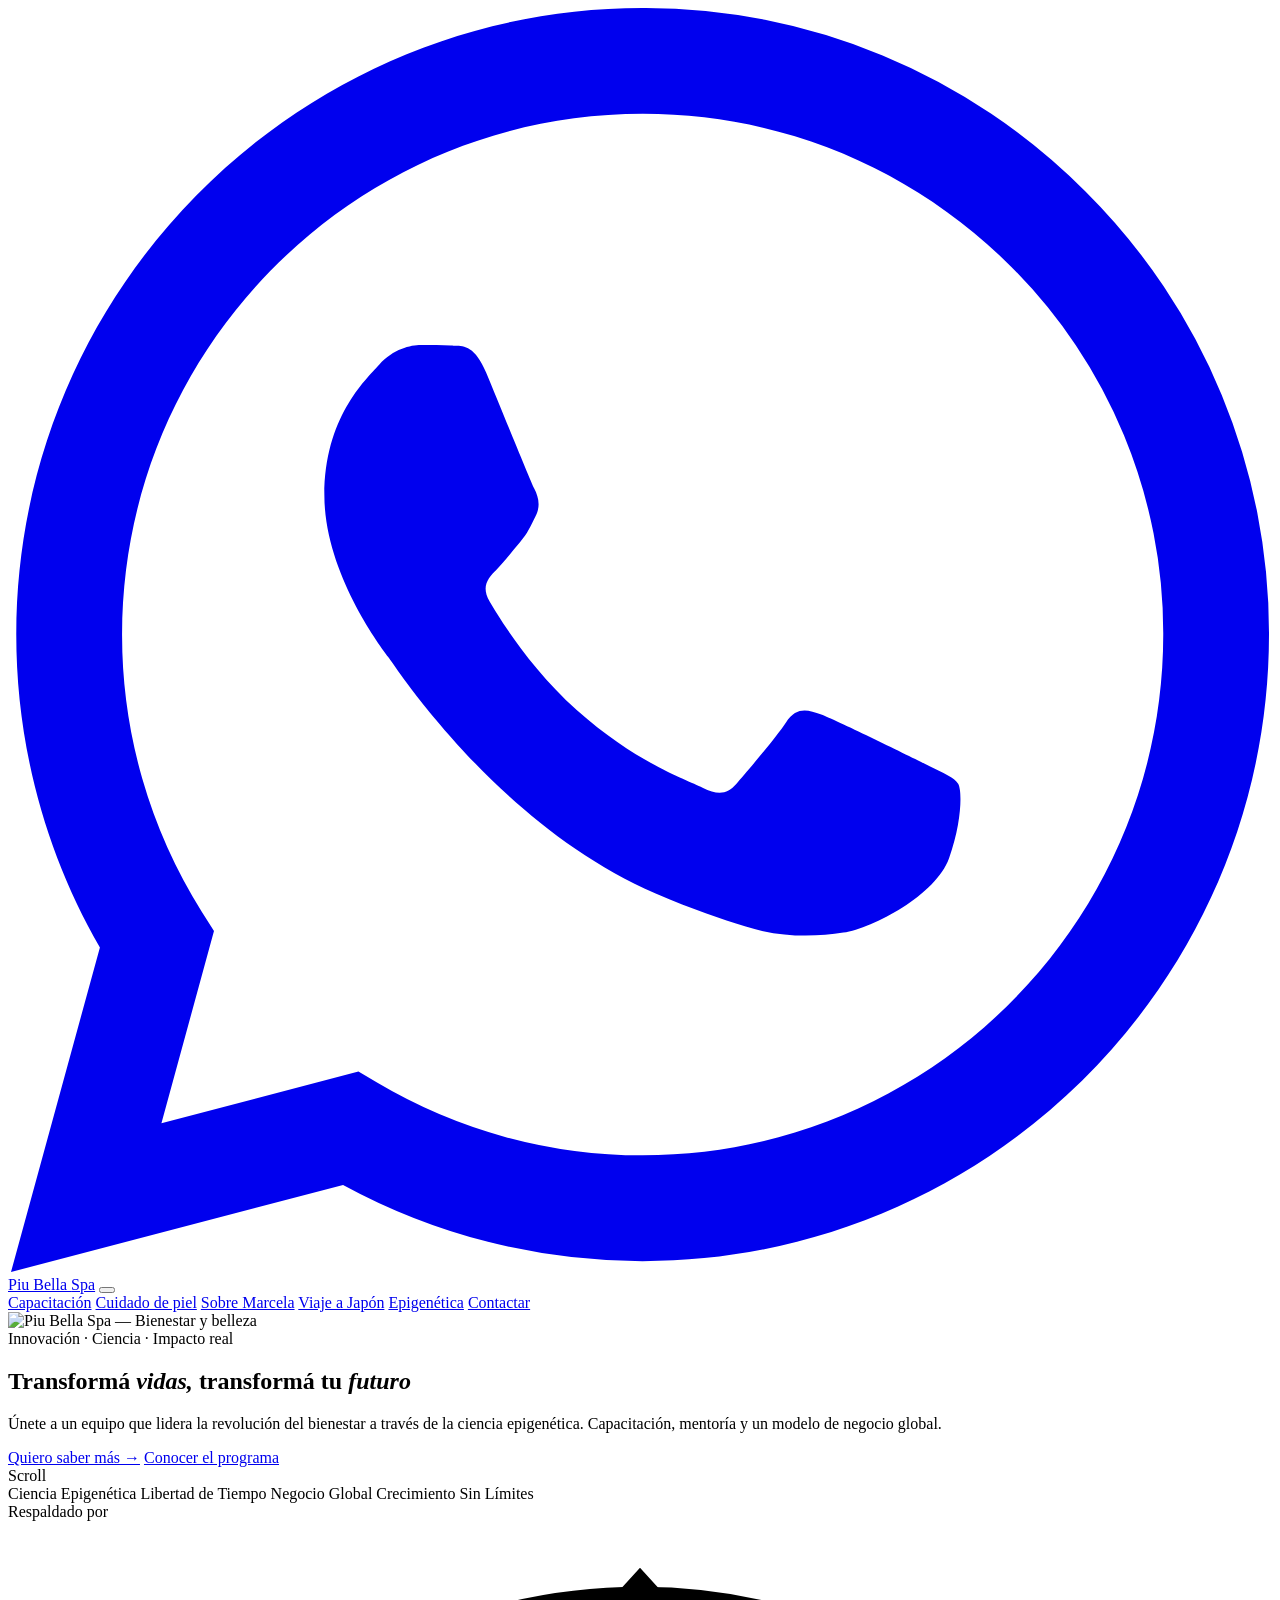
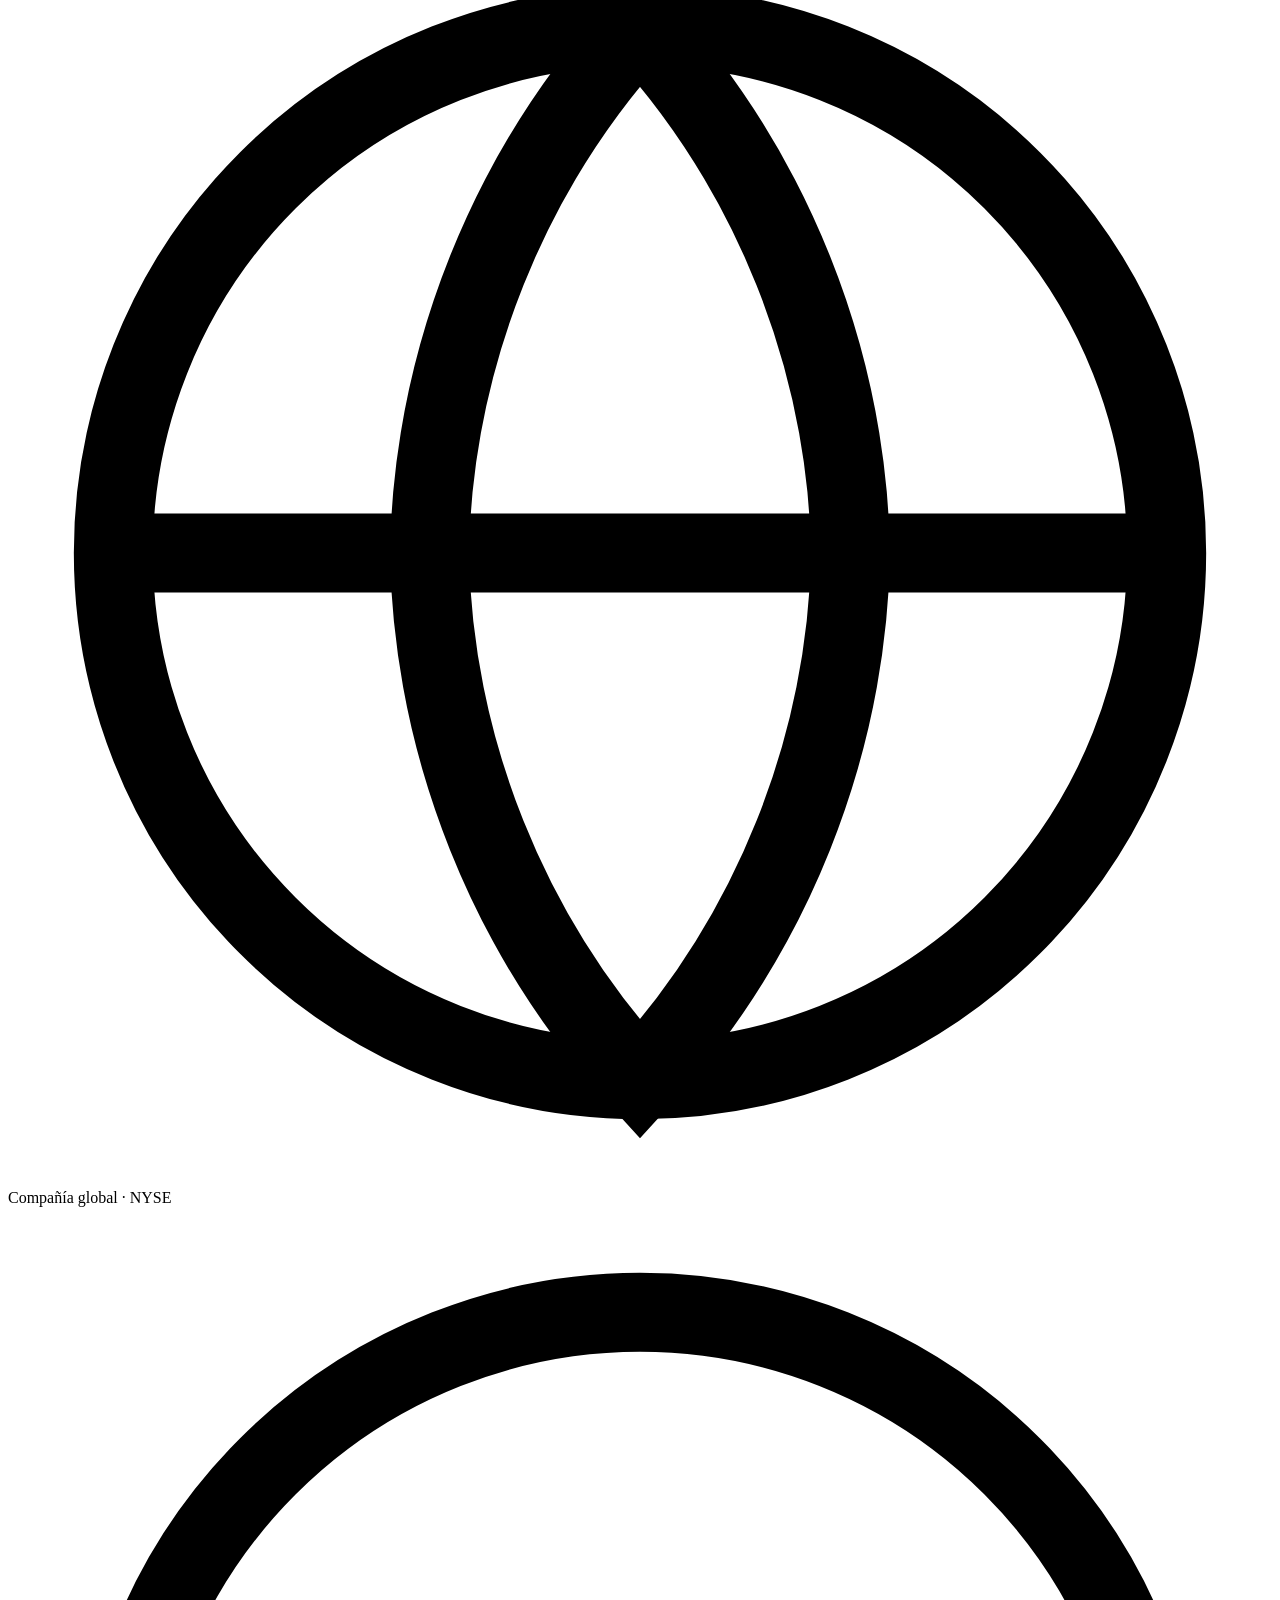
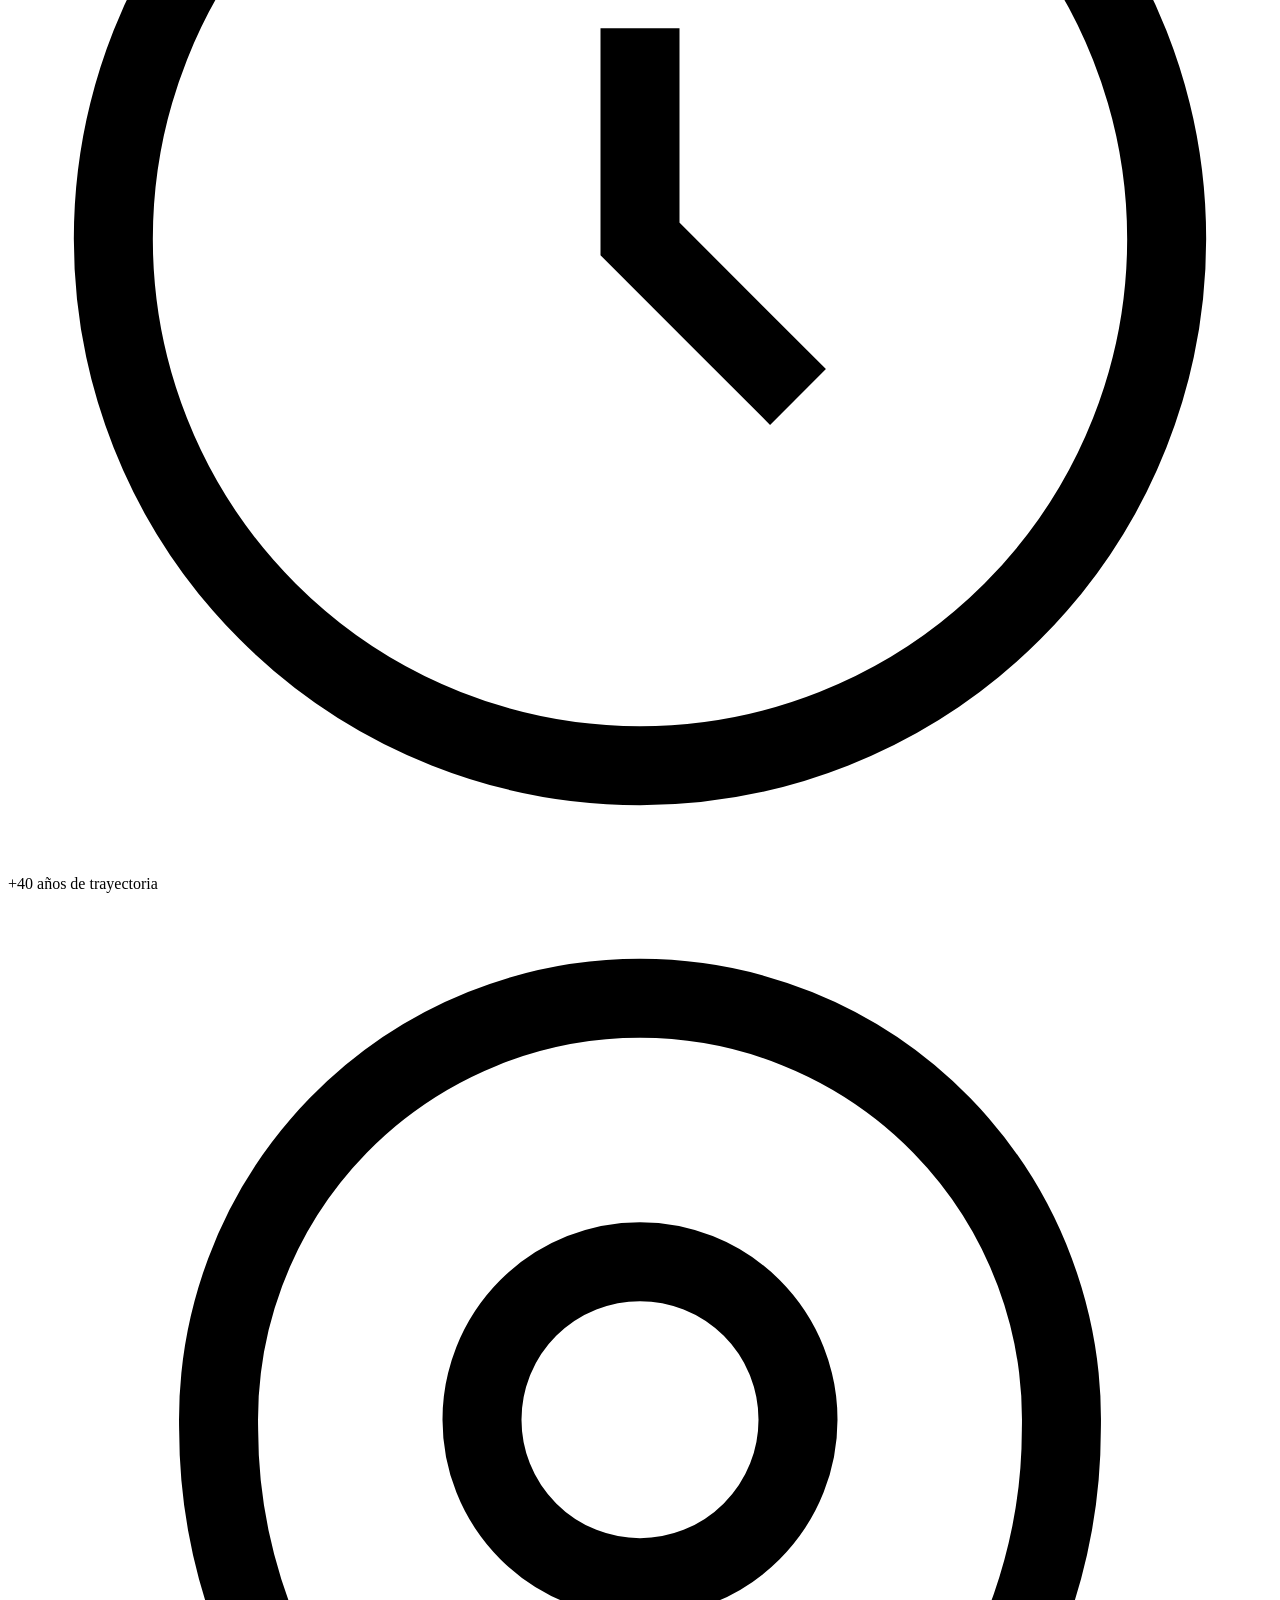
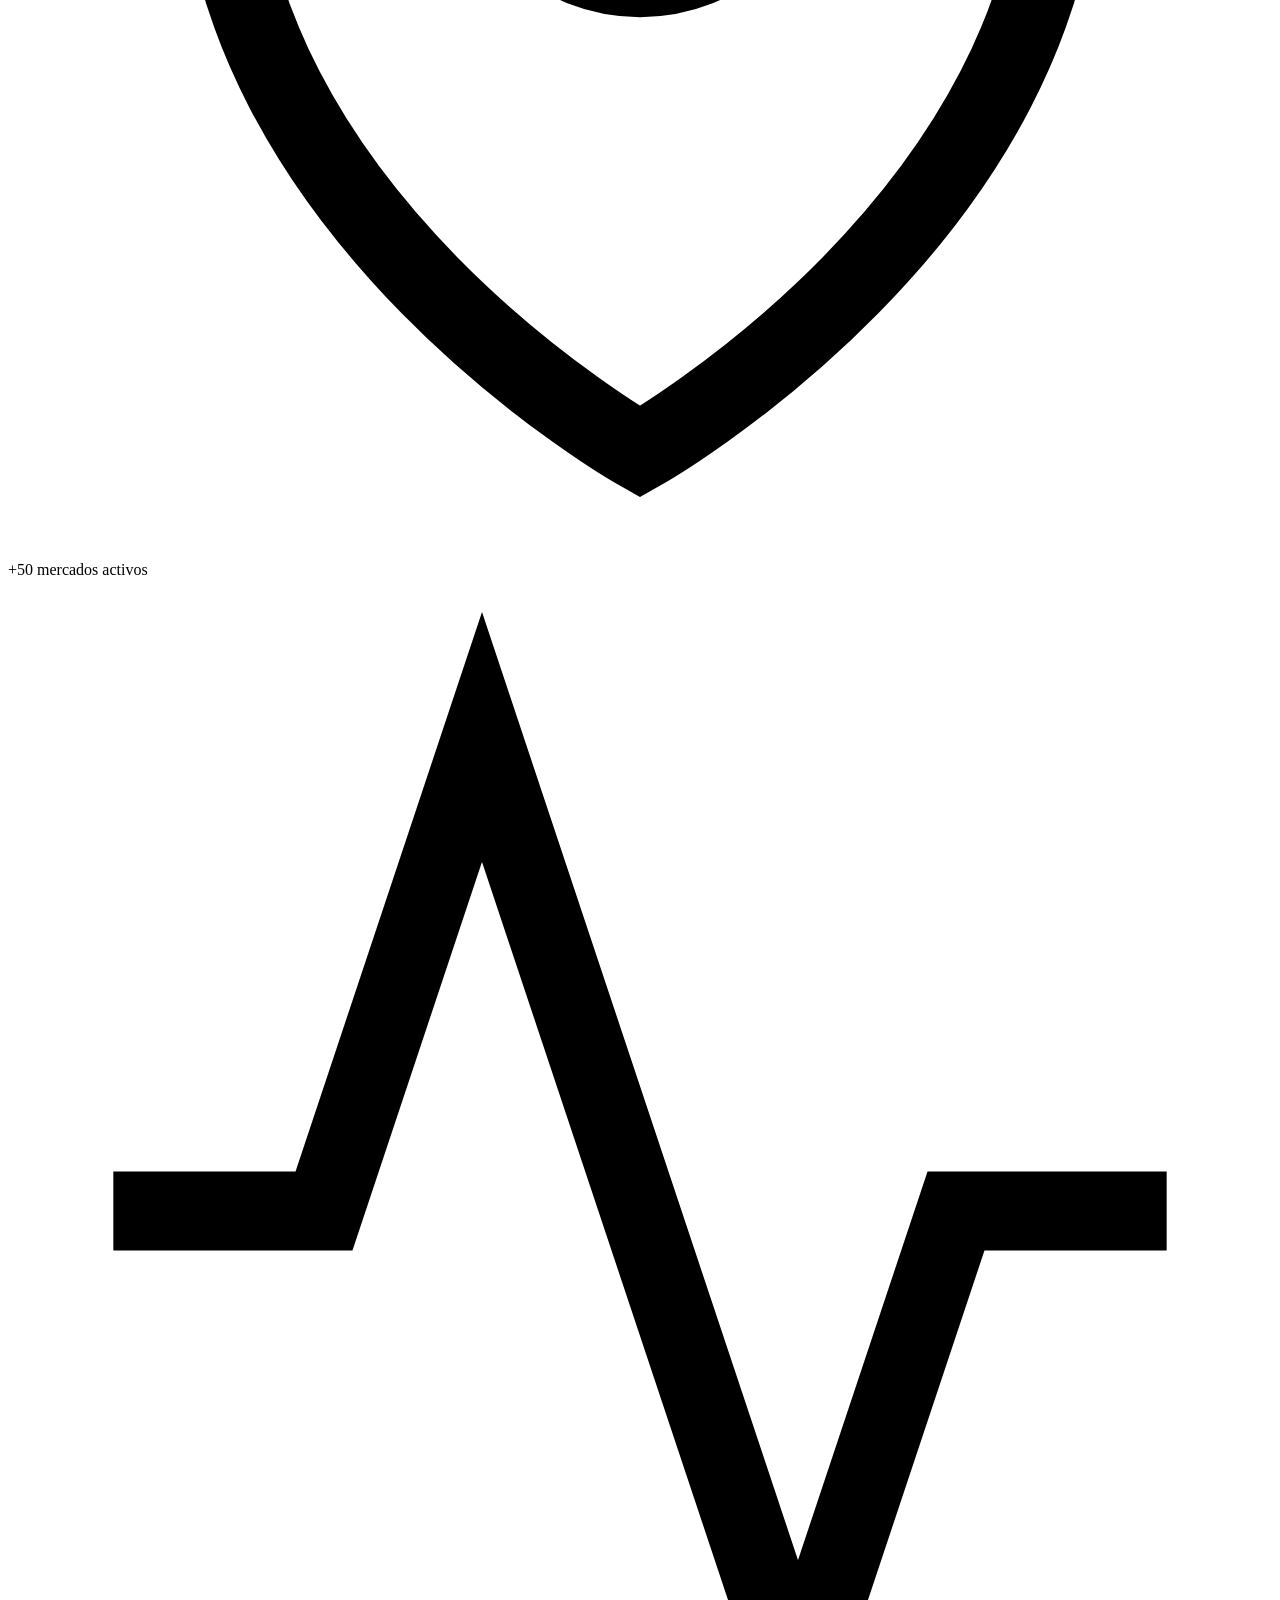
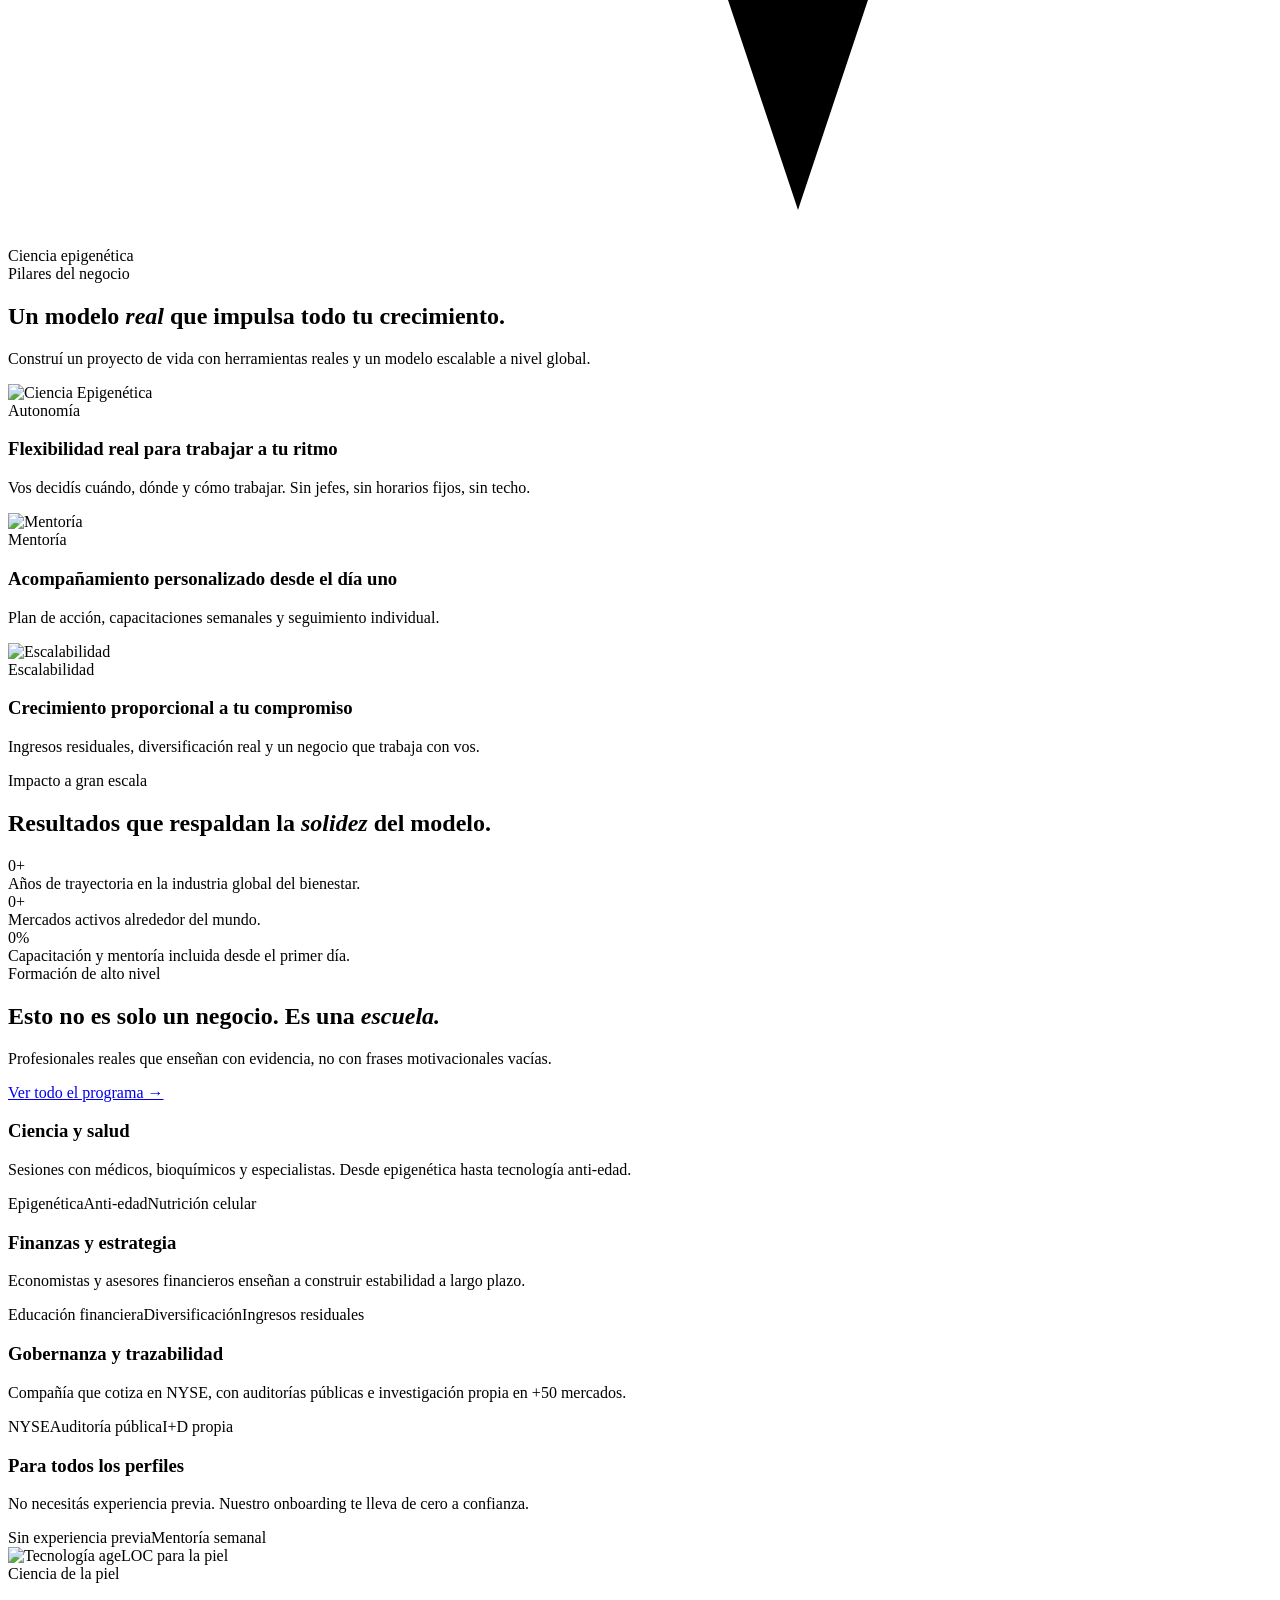
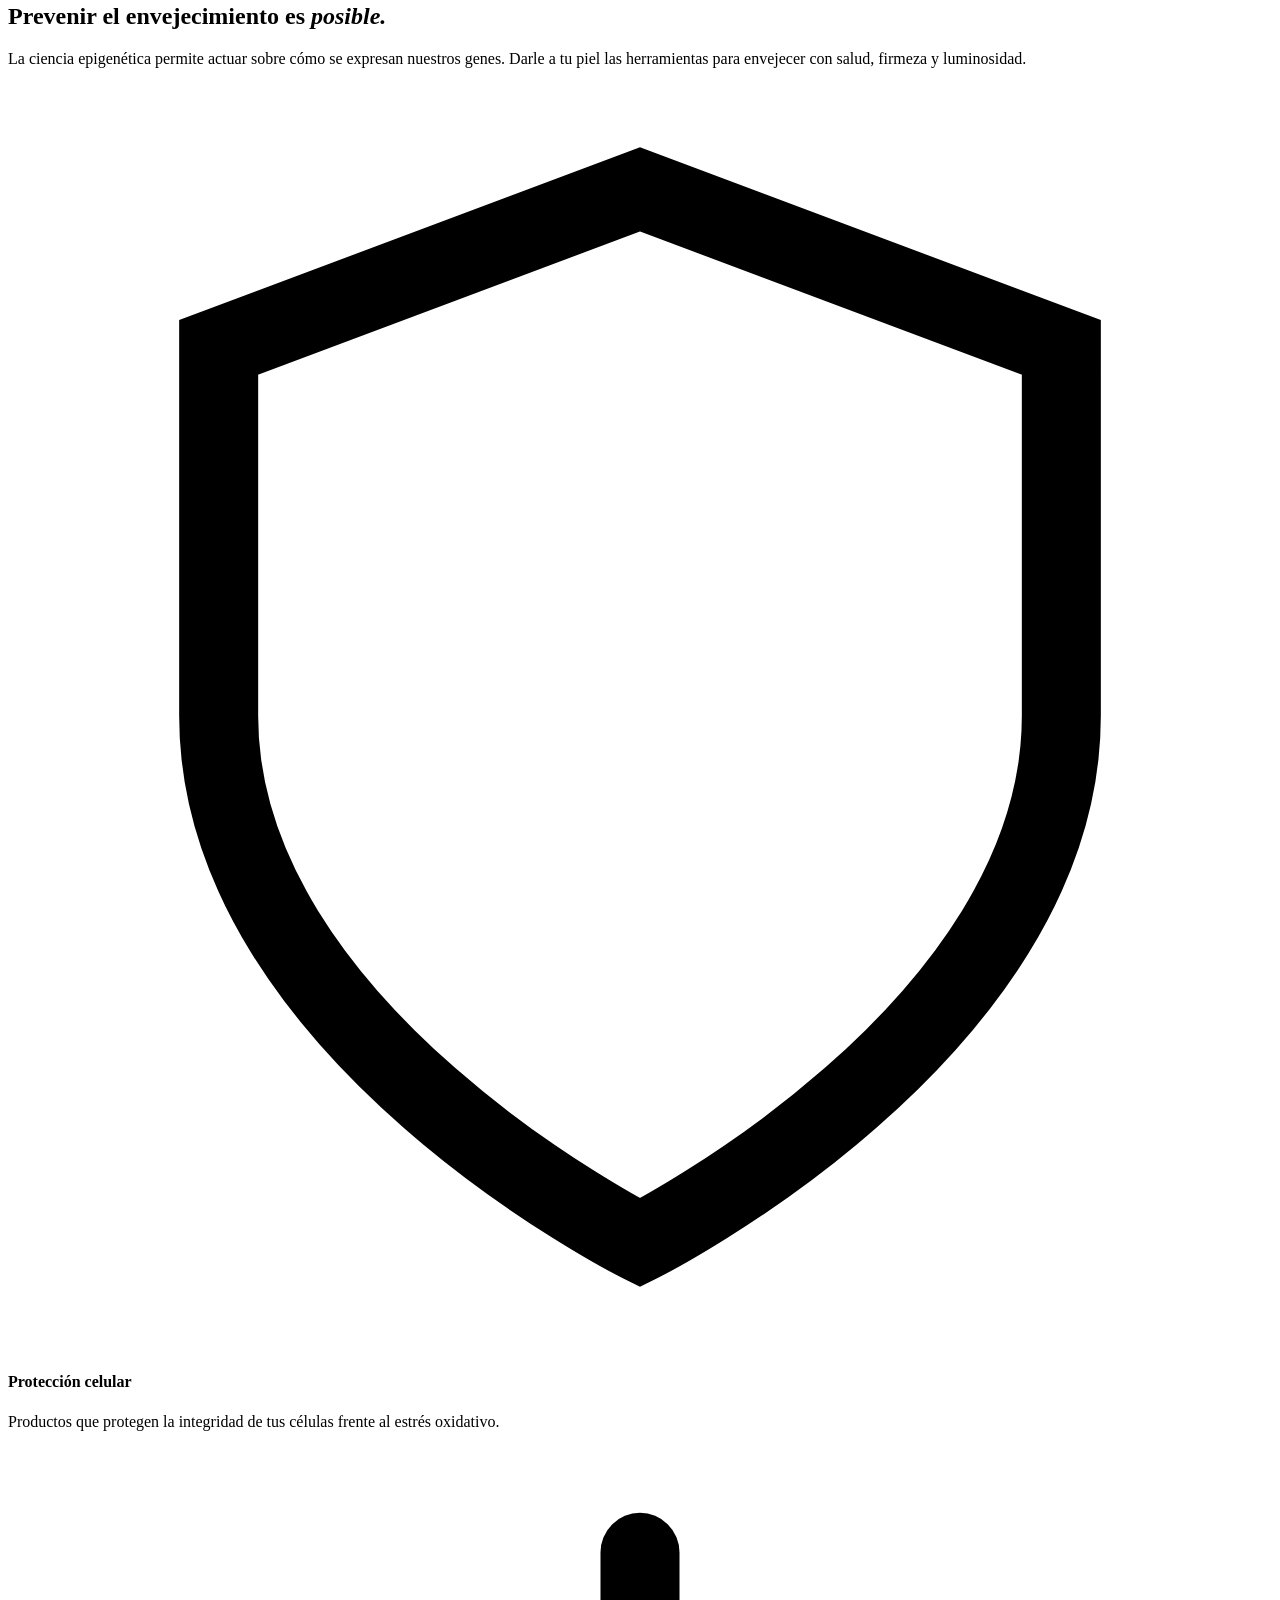
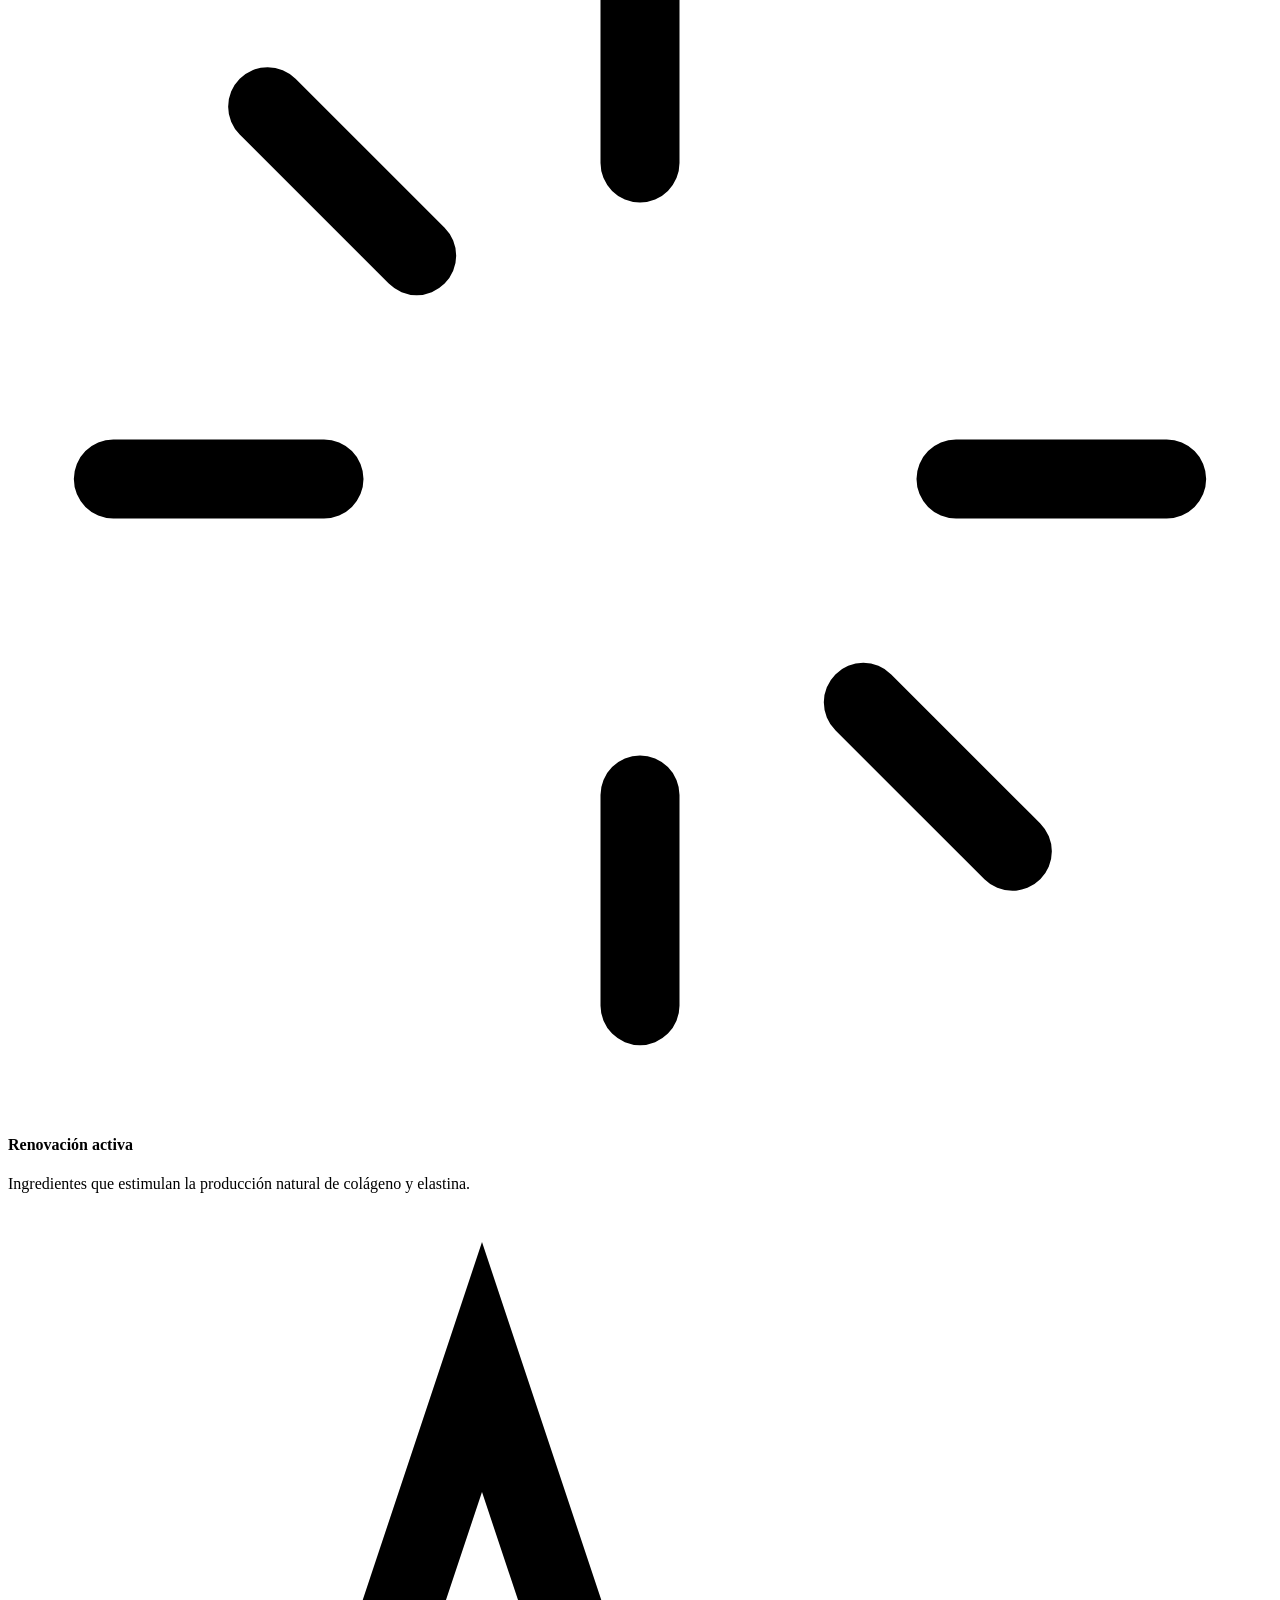
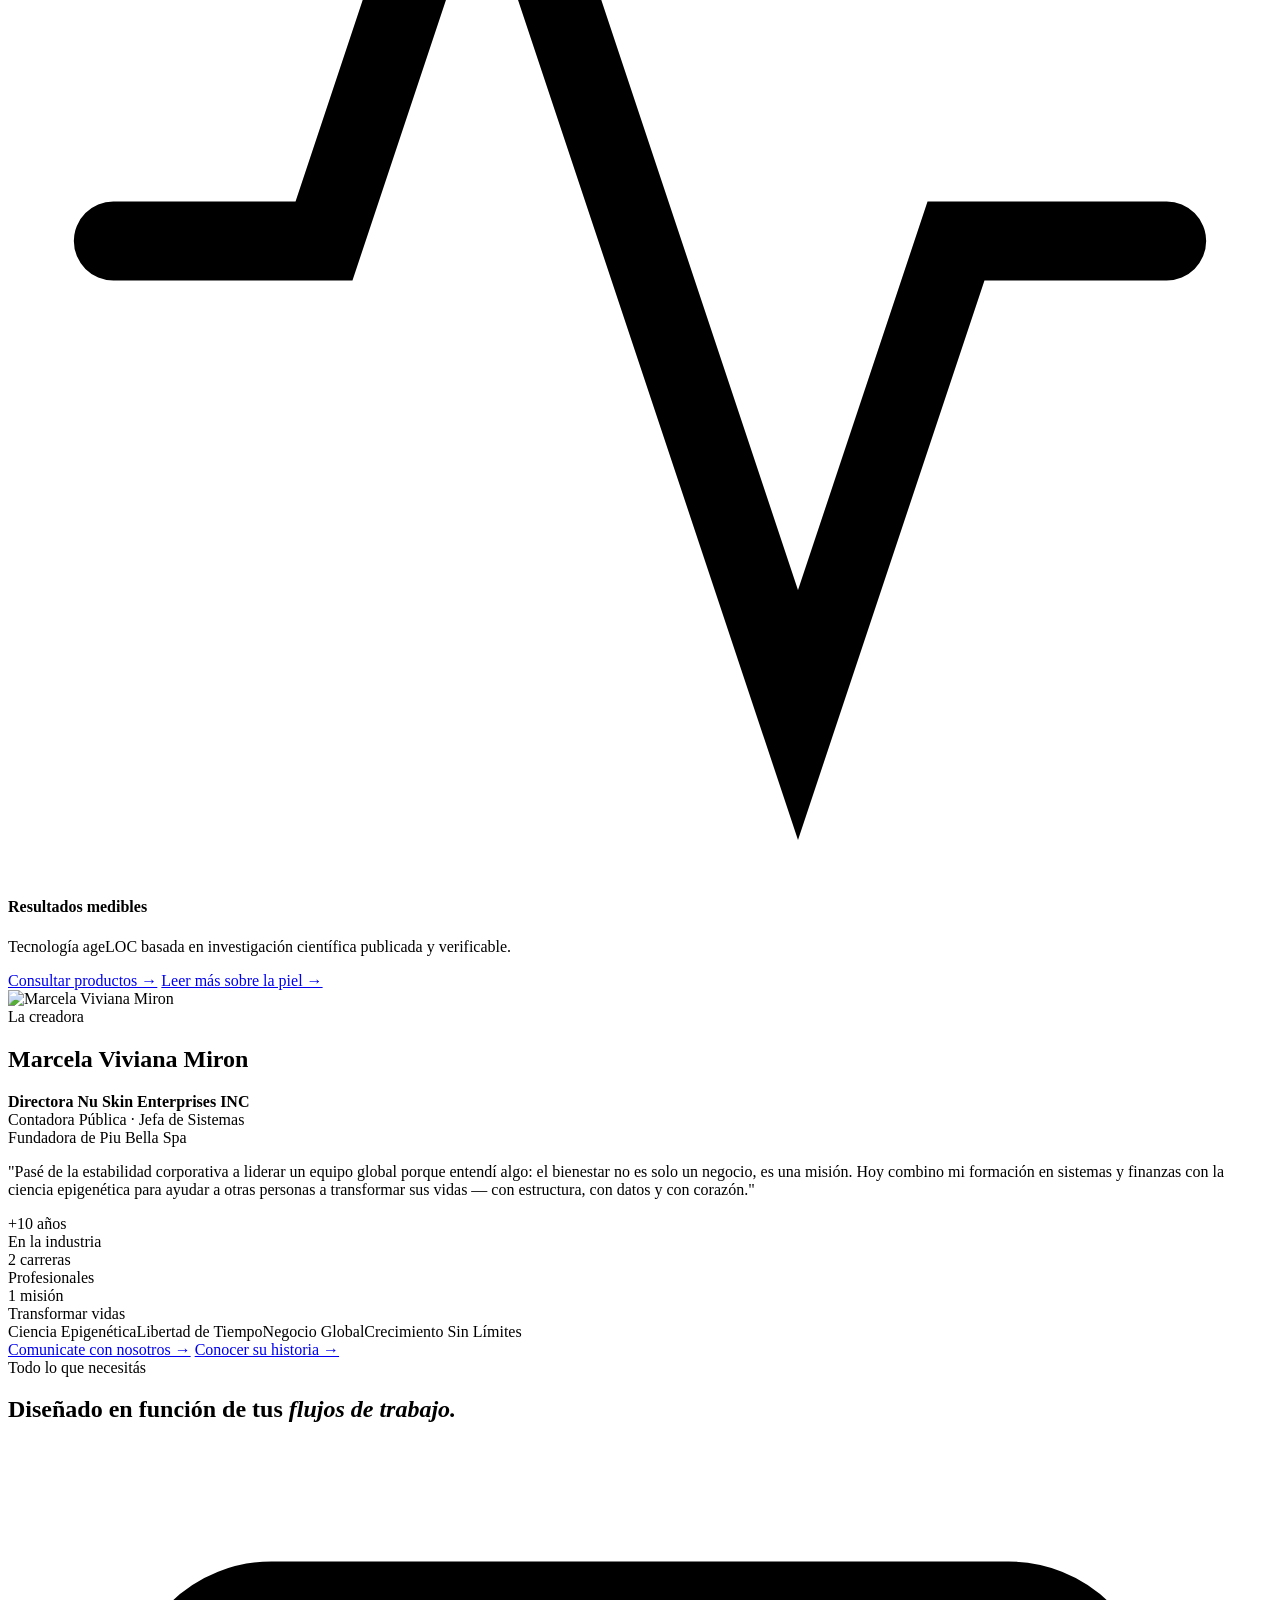
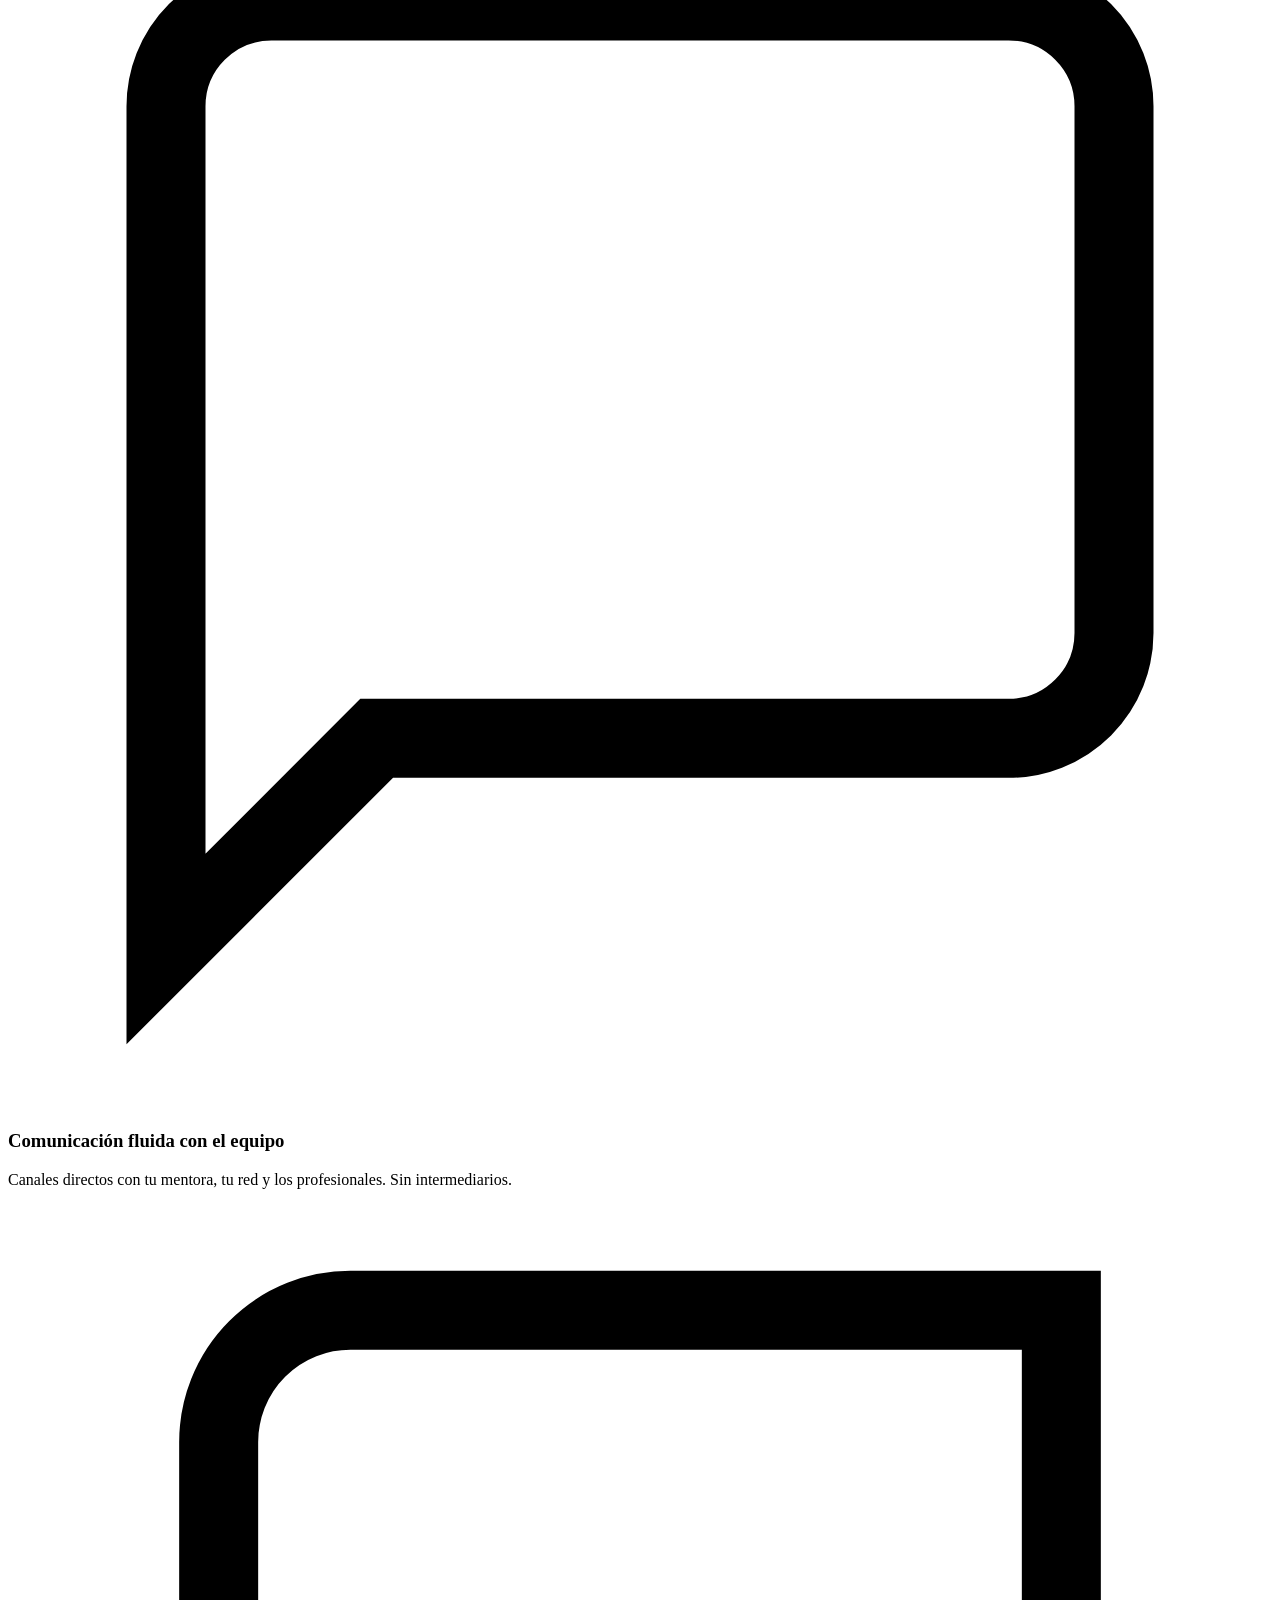
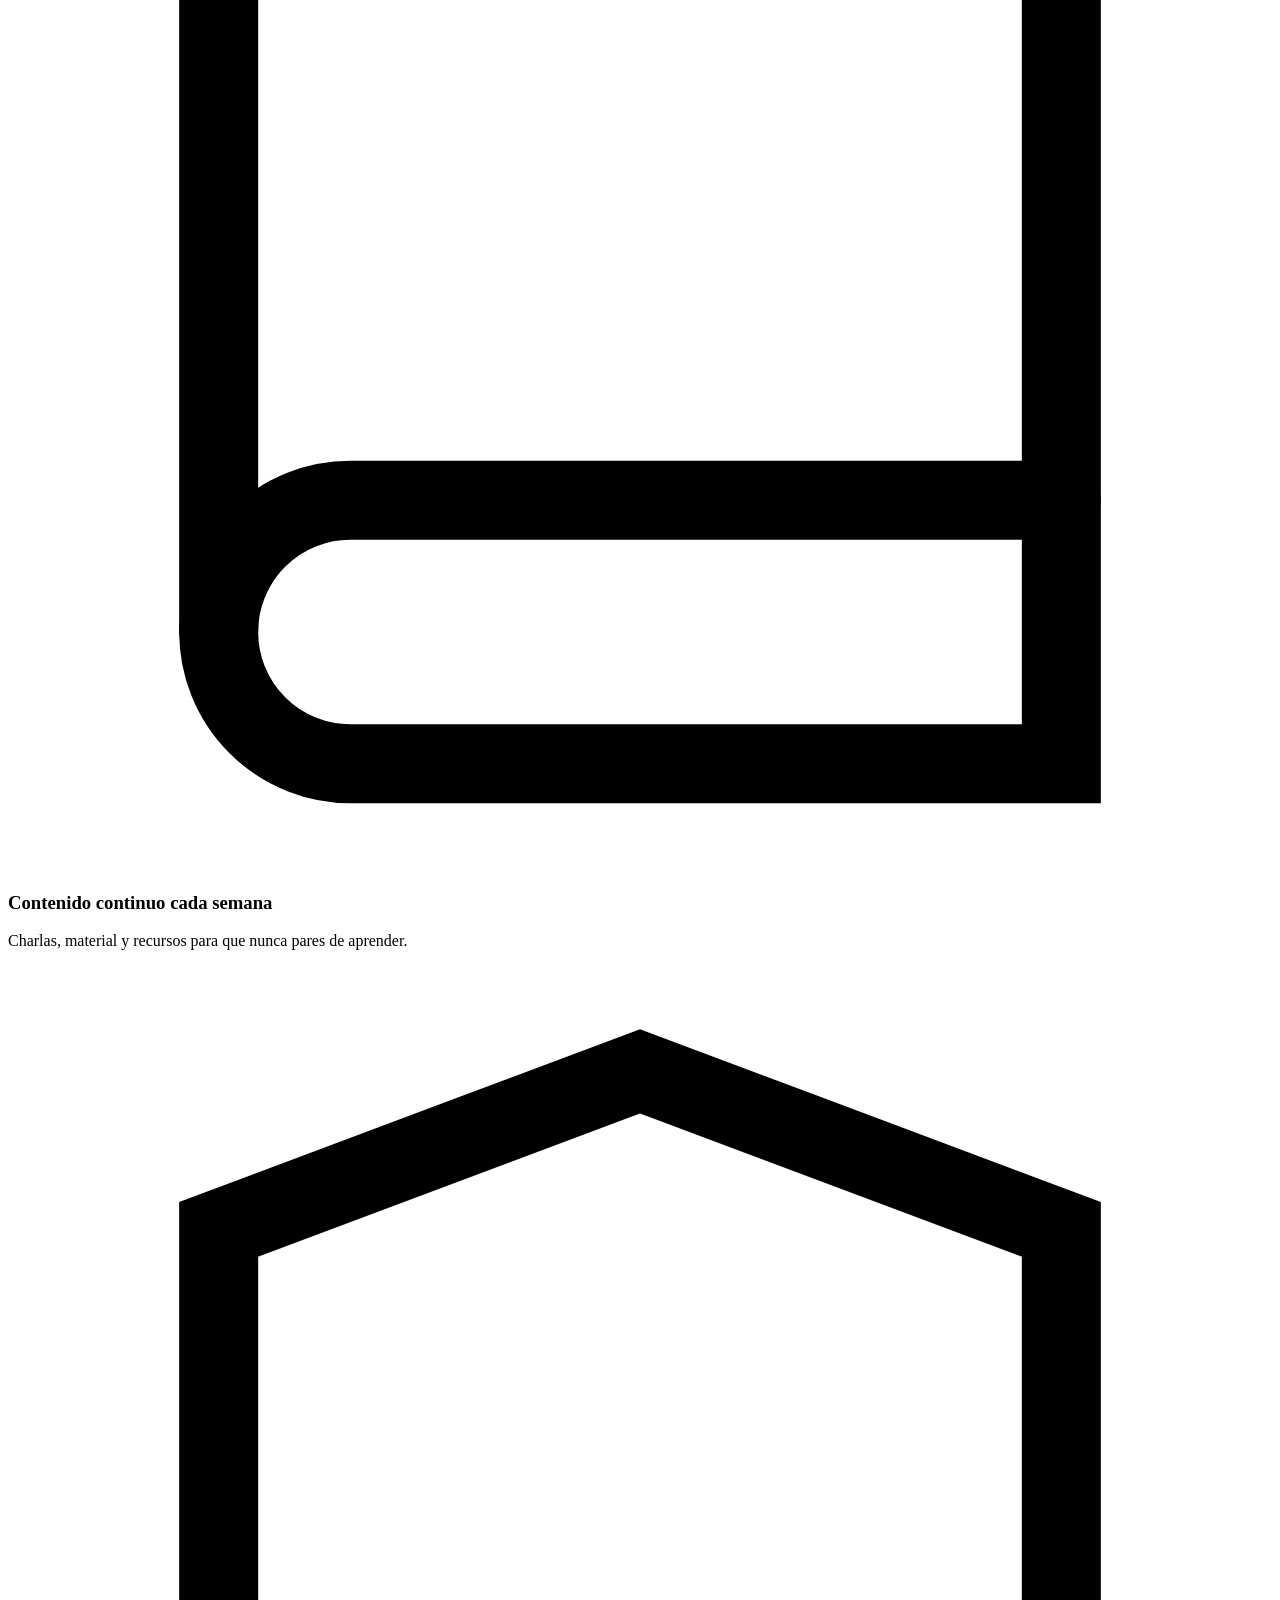
==== index.html @ a751fbff "Add files via upload" ====
<!DOCTYPE html>
<html lang="es">
<head>
<meta charset="UTF-8">
<meta name="viewport" content="width=device-width, initial-scale=1.0">
<title>Piu Bella Spa — Capacitación, Mentoría y Negocio Global en Bienestar</title>
<meta name="description" content="Capacitación, mentoría y modelo de negocio global en la industria del bienestar. Piu Bella Spa — Marcela Viviana Miron, Directora Nu Skin.">
<link rel="preconnect" href="https://fonts.googleapis.com">
<link rel="preconnect" href="https://fonts.gstatic.com" crossorigin>
<link href="https://fonts.googleapis.com/css2?family=Host+Grotesk:ital,wght@0,300..800;1,300..800&family=Cormorant+Garamond:ital,wght@0,300;0,400;0,500;0,600;1,300;1,400&display=swap" rel="stylesheet">
<link rel="stylesheet" href="styles.css">
</head>
<body>
<div class="scroll-progress" id="sp"></div>

<a href="https://wa.me/5491100000000?text=Hola%2C%20quiero%20info%20sobre%20Piu%20Bella%20Spa" class="wa-float" target="_blank" rel="noopener" aria-label="WhatsApp">
<svg viewBox="0 0 24 24" fill="currentColor"><path d="M17.472 14.382c-.297-.149-1.758-.867-2.03-.967-.273-.099-.471-.148-.67.15-.197.297-.767.966-.94 1.164-.173.199-.347.223-.644.075-.297-.15-1.255-.463-2.39-1.475-.883-.788-1.48-1.761-1.653-2.059-.173-.297-.018-.458.13-.606.134-.133.298-.347.446-.52.149-.174.198-.298.298-.497.099-.198.05-.371-.025-.52-.075-.149-.669-1.612-.916-2.207-.242-.579-.487-.5-.669-.51-.173-.008-.371-.01-.57-.01-.198 0-.52.074-.792.372-.272.297-1.04 1.016-1.04 2.479 0 1.462 1.065 2.875 1.213 3.074.149.198 2.096 3.2 5.077 4.487.709.306 1.262.489 1.694.625.712.227 1.36.195 1.871.118.571-.085 1.758-.719 2.006-1.413.248-.694.248-1.289.173-1.413-.074-.124-.272-.198-.57-.347m-5.421 7.403h-.004a9.87 9.87 0 01-5.031-1.378l-.361-.214-3.741.982.998-3.648-.235-.374a9.86 9.86 0 01-1.51-5.26c.001-5.45 4.436-9.884 9.888-9.884 2.64 0 5.122 1.03 6.988 2.898a9.825 9.825 0 012.893 6.994c-.003 5.45-4.437 9.884-9.885 9.884m8.413-18.297A11.815 11.815 0 0012.05 0C5.495 0 .16 5.335.157 11.892c0 2.096.547 4.142 1.588 5.945L.057 24l6.305-1.654a11.882 11.882 0 005.683 1.448h.005c6.554 0 11.89-5.335 11.893-11.893a11.821 11.821 0 00-3.48-8.413z"/></svg>
</a>

<nav class="nav" id="mainNav">
<div class="nav-inner">
<a href="#hero" class="nav-logo">Piu Bella <span>Spa</span></a>
<button class="mob-tog" id="mt" aria-label="Menú"><span></span><span></span><span></span></button>
<div class="nav-links" id="nl">
<a href="paginas/capacitacion.html">Capacitación</a>
<a href="paginas/cuidado-piel.html">Cuidado de piel</a>
<a href="paginas/marcela.html">Sobre Marcela</a>
<a href="paginas/japon.html">Viaje a Japón</a>
<a href="paginas/epigenetica.html">Epigenética</a>
<a href="#contacto" class="nav-cta">Contactar</a>
</div>
</div>
</nav>

<!-- HERO CINEMATIC -->
<section class="hero" id="hero">
<div class="hero-wrap">
<div class="hero-bg">
<img src="img/hero/hero-bg.jpg" alt="Piu Bella Spa — Bienestar y belleza">
</div>
<div class="hero-vignette"></div>
<div class="hero-content rv">
<div class="hero-eyebrow">Innovación · Ciencia · Impacto real</div>
<h1>Transformá <em>vidas,</em> transformá tu <em>futuro</em></h1>
<p class="hero-sub">Únete a un equipo que lidera la revolución del bienestar a través de la ciencia epigenética. Capacitación, mentoría y un modelo de negocio global.</p>
<div class="hero-btns">
<a href="https://wa.me/5491100000000?text=Hola%2C%20quiero%20info%20sobre%20Piu%20Bella%20Spa" class="btn-dark" target="_blank" rel="noopener">Quiero saber más →</a>
<a href="paginas/capacitacion.html" class="btn-light">Conocer el programa</a>
</div>
</div>
<div class="hero-bottom">
<div class="hero-scroll"><span>Scroll</span><div class="hero-scroll-line"></div></div>
<div class="hero-pills">
<span class="hero-pill">Ciencia Epigenética</span>
<span class="hero-pill">Libertad de Tiempo</span>
<span class="hero-pill">Negocio Global</span>
<span class="hero-pill">Crecimiento Sin Límites</span>
</div>
</div>
</div>
</section>

<!-- TRUST -->
<section class="trust rv">
<div class="container">
<div class="trust-inner">
<span class="trust-label">Respaldado por</span>
<div class="trust-items">
<span class="trust-i"><svg viewBox="0 0 24 24" fill="none" stroke="currentColor" stroke-width="1.5"><circle cx="12" cy="12" r="10"/><path d="M2 12h20M12 2a15.3 15.3 0 014 10 15.3 15.3 0 01-4 10 15.3 15.3 0 01-4-10A15.3 15.3 0 0112 2z"/></svg>Compañía global · NYSE</span>
<span class="trust-i"><svg viewBox="0 0 24 24" fill="none" stroke="currentColor" stroke-width="1.5"><path d="M12 8v4l3 3"/><circle cx="12" cy="12" r="10"/></svg>+40 años de trayectoria</span>
<span class="trust-i"><svg viewBox="0 0 24 24" fill="none" stroke="currentColor" stroke-width="1.5"><circle cx="12" cy="10" r="3"/><path d="M12 22s-8-4.5-8-11.8A8 8 0 0112 2a8 8 0 018 8.2c0 7.3-8 11.8-8 11.8z"/></svg>+50 mercados activos</span>
<span class="trust-i"><svg viewBox="0 0 24 24" fill="none" stroke="currentColor" stroke-width="1.5"><path d="M22 12h-4l-3 9L9 3l-3 9H2"/></svg>Ciencia epigenética</span>
</div>
</div>
</div>
</section>

<!-- PRODUCTS -->
<section class="sec" id="propuesta">
<div class="container">
<div class="sec-header rv">
<span class="sec-eyebrow"><span class="dot"></span> Pilares del negocio</span>
<h2>Un modelo <em>real</em> que impulsa todo tu crecimiento.</h2>
<p>Construí un proyecto de vida con herramientas reales y un modelo escalable a nivel global.</p>
</div>
<div class="prod-grid">
<div class="prod-card rv d1">
<div class="prod-img"><img src="img/productos/collagen-plus.jpg" alt="Ciencia Epigenética" loading="lazy"></div>
<div class="prod-body"><div class="prod-label">Autonomía</div><h3>Flexibilidad real para trabajar a tu ritmo</h3><p>Vos decidís cuándo, dónde y cómo trabajar. Sin jefes, sin horarios fijos, sin techo.</p></div>
</div>
<div class="prod-card rv d2">
<div class="prod-img"><img src="img/productos/lumispa.jpg" alt="Mentoría" loading="lazy"></div>
<div class="prod-body"><div class="prod-label">Mentoría</div><h3>Acompañamiento personalizado desde el día uno</h3><p>Plan de acción, capacitaciones semanales y seguimiento individual.</p></div>
</div>
<div class="prod-card rv d3">
<div class="prod-img"><img src="img/productos/ageloc.jpg" alt="Escalabilidad" loading="lazy"></div>
<div class="prod-body"><div class="prod-label">Escalabilidad</div><h3>Crecimiento proporcional a tu compromiso</h3><p>Ingresos residuales, diversificación real y un negocio que trabaja con vos.</p></div>
</div>
</div>
</div>
</section>

<!-- STATS -->
<section class="sec stats-sec">
<div class="container">
<div class="sec-header rv">
<span class="sec-eyebrow"><span class="dot"></span> Impacto a gran escala</span>
<h2>Resultados que respaldan la <em>solidez</em> del modelo.</h2>
</div>
<div class="stats-grid rv">
<div class="stat-item"><div class="stat-num"><span class="counter" data-target="40">0</span><span>+</span></div><div class="stat-text">Años de trayectoria en la industria global del bienestar.</div></div>
<div class="stat-item"><div class="stat-num"><span class="counter" data-target="50">0</span><span>+</span></div><div class="stat-text">Mercados activos alrededor del mundo.</div></div>
<div class="stat-item"><div class="stat-num"><span class="counter" data-target="100">0</span><span>%</span></div><div class="stat-text">Capacitación y mentoría incluida desde el primer día.</div></div>
</div>
</div>
</section>

<!-- FEATURES -->
<section class="sec feat-sec-bg" id="capacitacion">
<div class="container">
<div class="feat-layout">
<div class="feat-sticky rv-left">
<span class="sec-eyebrow"><span class="dot"></span> Formación de alto nivel</span>
<h2>Esto no es solo un negocio. Es una <em>escuela.</em></h2>
<p>Profesionales reales que enseñan con evidencia, no con frases motivacionales vacías.</p>
<a href="paginas/capacitacion.html" class="btn-outline">Ver todo el programa →</a>
</div>
<div class="feat-cards">
<div class="feat-card rv d1"><h3>Ciencia y salud</h3><p>Sesiones con médicos, bioquímicos y especialistas. Desde epigenética hasta tecnología anti-edad.</p><div class="feat-tags"><span class="feat-tag">Epigenética</span><span class="feat-tag">Anti-edad</span><span class="feat-tag">Nutrición celular</span></div></div>
<div class="feat-card rv d2"><h3>Finanzas y estrategia</h3><p>Economistas y asesores financieros enseñan a construir estabilidad a largo plazo.</p><div class="feat-tags"><span class="feat-tag">Educación financiera</span><span class="feat-tag">Diversificación</span><span class="feat-tag">Ingresos residuales</span></div></div>
<div class="feat-card rv d3"><h3>Gobernanza y trazabilidad</h3><p>Compañía que cotiza en NYSE, con auditorías públicas e investigación propia en +50 mercados.</p><div class="feat-tags"><span class="feat-tag">NYSE</span><span class="feat-tag">Auditoría pública</span><span class="feat-tag">I+D propia</span></div></div>
<div class="feat-card rv d4"><h3>Para todos los perfiles</h3><p>No necesitás experiencia previa. Nuestro onboarding te lleva de cero a confianza.</p><div class="feat-tags"><span class="feat-tag">Sin experiencia previa</span><span class="feat-tag">Mentoría semanal</span></div></div>
</div>
</div>
</div>
</section>

<!-- SKIN -->
<section class="sec" id="piel">
<div class="container">
<div class="skin-layout rv">
<div class="skin-img"><img src="img/piel/dispositivo-ageloc.jpg" alt="Tecnología ageLOC para la piel" loading="lazy"></div>
<div class="skin-content">
<span class="sec-eyebrow"><span class="dot"></span> Ciencia de la piel</span>
<h2>Prevenir el envejecimiento es <em>posible.</em></h2>
<p>La ciencia epigenética permite actuar sobre cómo se expresan nuestros genes. Darle a tu piel las herramientas para envejecer con salud, firmeza y luminosidad.</p>
<div class="skin-points">
<div class="skin-point rv d1"><div class="skin-point-icon"><svg viewBox="0 0 24 24" fill="none" stroke="currentColor" stroke-width="1.5" stroke-linecap="round"><path d="M12 22s8-4 8-10V5l-8-3-8 3v7c0 6 8 10 8 10z"/></svg></div><div><h4>Protección celular</h4><p>Productos que protegen la integridad de tus células frente al estrés oxidativo.</p></div></div>
<div class="skin-point rv d2"><div class="skin-point-icon"><svg viewBox="0 0 24 24" fill="none" stroke="currentColor" stroke-width="1.5" stroke-linecap="round"><path d="M12 2v4M12 18v4M4.93 4.93l2.83 2.83M16.24 16.24l2.83 2.83M2 12h4M18 12h4"/></svg></div><div><h4>Renovación activa</h4><p>Ingredientes que estimulan la producción natural de colágeno y elastina.</p></div></div>
<div class="skin-point rv d3"><div class="skin-point-icon"><svg viewBox="0 0 24 24" fill="none" stroke="currentColor" stroke-width="1.5" stroke-linecap="round"><path d="M22 12h-4l-3 9L9 3l-3 9H2"/></svg></div><div><h4>Resultados medibles</h4><p>Tecnología ageLOC basada en investigación científica publicada y verificable.</p></div></div>
</div>
<div class="skin-ctas">
<a href="https://wa.me/5491100000000?text=Quiero%20saber%20sobre%20los%20productos%20para%20la%20piel" class="btn-accent" target="_blank" rel="noopener">Consultar productos →</a>
<a href="paginas/cuidado-piel.html" class="btn-outline">Leer más sobre la piel →</a>
</div>
</div>
</div>
</div>
</section>

<!-- MARCELA -->
<section class="sec founder-sec" id="marcela">
<div class="founder-layout">
<div class="founder-img rv-left"><img src="img/marcela/marcela-portrait.jpg" alt="Marcela Viviana Miron"></div>
<div class="founder-content rv-right">
<span class="founder-eyebrow"><span class="dot"></span> La creadora</span>
<h2 class="founder-name">Marcela Viviana Miron</h2>
<p class="founder-title"><strong>Directora Nu Skin Enterprises INC</strong><br>Contadora Pública · Jefa de Sistemas<br>Fundadora de Piu Bella Spa</p>
<p class="founder-quote">"Pasé de la estabilidad corporativa a liderar un equipo global porque entendí algo: el bienestar no es solo un negocio, es una misión. Hoy combino mi formación en sistemas y finanzas con la ciencia epigenética para ayudar a otras personas a transformar sus vidas — con estructura, con datos y con corazón."</p>
<div class="founder-stats">
<div class="founder-stat"><div class="fs-num">+10<span> años</span></div><div class="fs-label">En la industria</div></div>
<div class="founder-stat"><div class="fs-num">2<span> carreras</span></div><div class="fs-label">Profesionales</div></div>
<div class="founder-stat"><div class="fs-num">1<span> misión</span></div><div class="fs-label">Transformar vidas</div></div>
</div>
<div class="founder-pills">
<span class="founder-pill">Ciencia Epigenética</span><span class="founder-pill">Libertad de Tiempo</span><span class="founder-pill">Negocio Global</span><span class="founder-pill">Crecimiento Sin Límites</span>
</div>
<div class="founder-ctas">
<a href="https://wa.me/5491100000000?text=Hola%2C%20quiero%20info%20sobre%20el%20equipo" class="founder-cta" target="_blank" rel="noopener">Comunicate con nosotros →</a>
<a href="paginas/marcela.html" class="btn-outline">Conocer su historia →</a>
</div>
</div>
</div>
</section>

<!-- BENTO -->
<section class="sec">
<div class="container">
<div class="sec-header rv">
<span class="sec-eyebrow"><span class="dot"></span> Todo lo que necesitás</span>
<h2>Diseñado en función de tus <em>flujos de trabajo.</em></h2>
</div>
<div class="bento-grid">
<div class="bento-card rv d1"><div class="b-icon"><svg viewBox="0 0 24 24" fill="none" stroke="currentColor" stroke-width="1.5" stroke-linecap="round"><path d="M21 15a2 2 0 01-2 2H7l-4 4V5a2 2 0 012-2h14a2 2 0 012 2z"/></svg></div><h3>Comunicación fluida con el equipo</h3><p>Canales directos con tu mentora, tu red y los profesionales. Sin intermediarios.</p></div>
<div class="bento-card dark-card rv d2"><div class="b-icon"><svg viewBox="0 0 24 24" fill="none" stroke="currentColor" stroke-width="1.5" stroke-linecap="round"><path d="M4 19.5A2.5 2.5 0 016.5 17H20"/><path d="M6.5 2H20v20H6.5A2.5 2.5 0 014 19.5v-15A2.5 2.5 0 016.5 2z"/></svg></div><h3>Contenido continuo cada semana</h3><p>Charlas, material y recursos para que nunca pares de aprender.</p></div>
<div class="bento-card accent-card rv d1"><div class="b-icon"><svg viewBox="0 0 24 24" fill="none" stroke="currentColor" stroke-width="1.5" stroke-linecap="round"><path d="M12 22s8-4 8-10V5l-8-3-8 3v7c0 6 8 10 8 10z"/></svg></div><h3>Todo incluido, sin costos ocultos</h3><p>Todo lo que necesitás para empezar está dentro de la capacitación.</p></div>
<div class="bento-card rv d2"><div class="b-icon"><svg viewBox="0 0 24 24" fill="none" stroke="currentColor" stroke-width="1.5" stroke-linecap="round"><circle cx="12" cy="12" r="3"/><path d="M19.4 15a1.65 1.65 0 00.33 1.82l.06.06a2 2 0 010 2.83 2 2 0 01-2.83 0l-.06-.06a1.65 1.65 0 00-1.82-.33 1.65 1.65 0 00-1 1.51V21a2 2 0 01-4 0v-.09A1.65 1.65 0 009 19.4a1.65 1.65 0 00-1.82.33l-.06.06a2 2 0 01-2.83-2.83l.06-.06a1.65 1.65 0 00.33-1.82 1.65 1.65 0 00-1.51-1H3a2 2 0 010-4h.09A1.65 1.65 0 004.6 9a1.65 1.65 0 00-.33-1.82l-.06-.06a2 2 0 012.83-2.83l.06.06A1.65 1.65 0 009 4.68a1.65 1.65 0 001-1.51V3a2 2 0 014 0v.09a1.65 1.65 0 001 1.51 1.65 1.65 0 001.82-.33l.06-.06a2 2 0 012.83 2.83l-.06.06A1.65 1.65 0 0019.4 9a1.65 1.65 0 001.51 1H21a2 2 0 010 4h-.09a1.65 1.65 0 00-1.51 1z"/></svg></div><h3>Configurado a tu medida</h3><p>El plan de acción se adapta a tu horario, estilo y ritmo.</p></div>
<div class="bento-card dark-card full-width rv d3"><div class="b-icon"><svg viewBox="0 0 24 24" fill="none" stroke="currentColor" stroke-width="1.5" stroke-linecap="round"><path d="M17 21v-2a4 4 0 00-4-4H5a4 4 0 00-4 4v2"/><circle cx="9" cy="7" r="4"/><path d="M23 21v-2a4 4 0 00-3-3.87M16 3.13a4 4 0 010 7.75"/></svg></div><h3>Mayor coordinación, menor carga operativa.</h3><p>El sistema de mentorías coordina los equipos para que tu carga sea mínima y tu impacto máximo.</p></div>
</div>
</div>
</section>

<!-- NEWS (novedades sin página propia) -->
<section class="sec news-sec" id="noticias">
<div class="container">
<div class="sec-header rv">
<span class="sec-eyebrow"><span class="dot"></span> Novedades</span>
<h2>Lo último en ciencia y <em>bienestar.</em></h2>
</div>
<div class="news-grid">
<div class="news-card featured rv d1">
<div class="news-img"><img src="img/noticias/dr-hector-romero.jpg" alt="Dr. Hector Romero en charla de Epigenética" loading="lazy"></div>
<div class="news-body">
<div class="news-date">Julio 2026 · Charla destacada</div>
<h3>Hector Romero y Nu Skin compartieron los secretos de la Epigenética</h3>
<p>El Dr. Hector Romero explicó cómo potenciar el bienestar desde adentro. La ciencia demuestra que pequeñas decisiones diarias transforman tu bienestar a nivel celular.</p>
<a href="paginas/epigenetica.html" class="news-link">Leer artículo completo →</a>
</div>
</div>
<div class="news-sidebar">
<div class="news-card rv d2">
<div class="news-img"><img src="img/noticias/charla-epigenetica-2.jpg" alt="Jornada epigenética" loading="lazy"></div>
<div class="news-body">
<div class="news-date">Julio 2026</div>
<h3>Tecnología ageLOC: renovación celular real</h3>
<p>Los dispositivos presentados en la jornada muestran la ciencia detrás de la belleza.</p>
<a href="paginas/cuidado-piel.html" class="news-link">Leer más →</a>
</div>
</div>
<div class="news-card rv d3">
<div class="news-img"><img src="img/noticias/charla-epigenetica-3.jpg" alt="Beauty Focus Collagen+" loading="lazy"></div>
<div class="news-body">
<div class="news-date">Julio 2026</div>
<h3>Beauty Focus Collagen+: el suplemento que revoluciona la piel</h3>
<p>Un producto que combina ciencia y bienestar desde adentro.</p>
<a href="paginas/cuidado-piel.html" class="news-link">Leer más →</a>
</div>
</div>
</div>
</div>
</div>
</section>

<!-- TESTIMONIALS (sin página propia) -->
<section class="sec test-sec">
<div class="container">
<div class="sec-header rv">
<span class="sec-eyebrow"><span class="dot"></span> Testimonios</span>
<h2>¿Por qué confían en <em>Piu Bella Spa</em>?</h2>
</div>
<div class="test-big rv">
<p class="test-q">"Piu Bella me ayudó a priorizar mi crecimiento personal y profesional. La capacitación, el respaldo científico y la comunidad cambiaron mi forma de ver el futuro."</p>
<div class="test-name">Valentina R.</div><div class="test-role">Distribuidora independiente</div>
</div>
<div class="test-grid">
<div class="test-card rv d1"><p class="test-q">"Empecé sin saber nada del rubro. Hoy tengo un equipo e ingresos que crecen cada mes."</p><div><div class="test-name">Valentina R.</div><div class="test-role">Distribuidora independiente</div></div></div>
<div class="test-card rv d2"><p class="test-q">"Como médica, me convenció la ciencia detrás del negocio. Hay investigación real."</p><div><div class="test-name">Dra. Carolina M.</div><div class="test-role">Profesional de la salud</div></div></div>
<div class="test-card rv d3"><p class="test-q">"Encontré un modelo que genera ingresos mientras sigo con mi trabajo."</p><div><div class="test-name">Martín L.</div><div class="test-role">Emprendedor</div></div></div>
</div>
</div>
</section>

<!-- BIG TEXT / VIAJES -->
<section class="bigtext-sec" id="viajes">
<div class="container">
<div class="bigtext-content rv">
<span class="bigtext-eyebrow">Viajes de éxito</span>
<h2>Tu esfuerzo tiene <em>recompensas</em> que van más allá de lo económico.</h2>
<p>Los Viajes de Éxito no son un sorteo. Son el resultado directo de tu trabajo y la estrategia que te enseñamos.</p>
<a href="#viaje-card" class="btn-accent">Ver próximo objetivo ↓</a>
</div>
</div>
</section>

<!-- TRIP CARD -->
<section class="sec" id="viaje-card">
<div class="container">
<div class="trip-card rv">
<div class="trip-top">
<span class="trip-badge">Próximo objetivo</span>
<span class="trip-per">Temporada 2026 — 2027</span>
</div>
<div class="trip-body">
<h3 class="trip-dest">Viaje a <em>Japón</em></h3>
<p class="trip-desc">Todo pago. Todo planificado. Todo ganado con tu propio mérito.</p>
<div class="trip-steps">
<div class="trip-step rv d1"><div class="ts-num">Paso 01</div><div class="ts-title">Recibí la estrategia</div><p class="ts-text">Plan de acción con puntajes y objetivos para calificar.</p></div>
<div class="trip-step rv d2"><div class="ts-num">Paso 02</div><div class="ts-title">Ejecutá con tu equipo</div><p class="ts-text">Trabajá con tu mentora para alcanzar los hitos mensuales.</p></div>
<div class="trip-step rv d3"><div class="ts-num">Paso 03</div><div class="ts-title">Viajá con todo pago</div><p class="ts-text">Vuelos, alojamiento, experiencias y comunidad.</p></div>
</div>
<div class="trip-ctas">
<a href="https://wa.me/5491100000000?text=Quiero%20saber%20cómo%20calificar%20al%20viaje%20a%20Japón" class="trip-link" target="_blank" rel="noopener">Quiero saber cómo calificar →</a>
<a href="paginas/japon.html" class="btn-outline">Conocer el viaje →</a>
</div>
</div>
</div>
</div>
</section>

<!-- MARQUEE -->
<section class="marq">
<div class="marq-track">
<span class="marq-i">Innovación</span><span class="marq-i">Ciencia</span><span class="marq-i">Impacto real</span><span class="marq-i">Capacitación</span><span class="marq-i">Mentoría</span><span class="marq-i">Libertad financiera</span><span class="marq-i">Viajes de éxito</span><span class="marq-i">Liderazgo</span><span class="marq-i">Bienestar</span><span class="marq-i">Comunidad</span>
<span class="marq-i">Innovación</span><span class="marq-i">Ciencia</span><span class="marq-i">Impacto real</span><span class="marq-i">Capacitación</span><span class="marq-i">Mentoría</span><span class="marq-i">Libertad financiera</span><span class="marq-i">Viajes de éxito</span><span class="marq-i">Liderazgo</span><span class="marq-i">Bienestar</span><span class="marq-i">Comunidad</span>
</div>
</section>

<!-- CTA -->
<section class="cta-sec" id="contacto">
<div class="cta-wrap">
<div class="cta-c rv">
<span class="sec-eyebrow" style="color:var(--lavender)"><span class="dot" style="background:var(--lavender)"></span> Este es tu momento</span>
<h2>¿Lista para ver cómo funciona <em>por dentro</em>?</h2>
<p>No necesitás experiencia previa ni un capital enorme. Solo la decisión de apostar por vos.</p>
<div class="cta-btns">
<a href="https://wa.me/5491100000000?text=Hola%2C%20quiero%20unirme%20al%20equipo" class="btn-wa" target="_blank" rel="noopener">
<svg viewBox="0 0 24 24" fill="currentColor"><path d="M17.472 14.382c-.297-.149-1.758-.867-2.03-.967-.273-.099-.471-.148-.67.15-.197.297-.767.966-.94 1.164-.173.199-.347.223-.644.075-.297-.15-1.255-.463-2.39-1.475-.883-.788-1.48-1.761-1.653-2.059-.173-.297-.018-.458.13-.606.134-.133.298-.347.446-.52.149-.174.198-.298.298-.497.099-.198.05-.371-.025-.52-.075-.149-.669-1.612-.916-2.207-.242-.579-.487-.5-.669-.51-.173-.008-.371-.01-.57-.01-.198 0-.52.074-.792.372-.272.297-1.04 1.016-1.04 2.479 0 1.462 1.065 2.875 1.213 3.074.149.198 2.096 3.2 5.077 4.487.709.306 1.262.489 1.694.625.712.227 1.36.195 1.871.118.571-.085 1.758-.719 2.006-1.413.248-.694.248-1.289.173-1.413-.074-.124-.272-.198-.57-.347m-5.421 7.403h-.004a9.87 9.87 0 01-5.031-1.378l-.361-.214-3.741.982.998-3.648-.235-.374a9.86 9.86 0 01-1.51-5.26c.001-5.45 4.436-9.884 9.888-9.884 2.64 0 5.122 1.03 6.988 2.898a9.825 9.825 0 012.893 6.994c-.003 5.45-4.437 9.884-9.885 9.884m8.413-18.297A11.815 11.815 0 0012.05 0C5.495 0 .16 5.335.157 11.892c0 2.096.547 4.142 1.588 5.945L.057 24l6.305-1.654a11.882 11.882 0 005.683 1.448h.005c6.554 0 11.89-5.335 11.893-11.893a11.821 11.821 0 00-3.48-8.413z"/></svg>
Hablar con un asesor en vivo</a>
<a href="mailto:contacto@piubellaspa.com" class="btn-mail-d">✉ Escribinos por email</a>
</div>
<p class="cta-note">Respondemos en menos de 24 horas. Sin compromiso, sin presión.</p>
</div>
</div>
</section>

<!-- FOOTER -->
<footer class="footer">
<div class="container">
<div class="foot-grid">
<div><div class="foot-brand">Piu Bella <span>Spa</span></div><p class="foot-tag">Capacitación, mentoría y modelo de negocio en bienestar. Marcela Viviana Miron.</p></div>
<div class="foot-col"><div class="foot-col-t">Secciones</div><a href="paginas/capacitacion.html">Capacitación</a><a href="paginas/cuidado-piel.html">Cuidado de piel</a><a href="paginas/marcela.html">Sobre Marcela</a><a href="paginas/japon.html">Viaje a Japón</a><a href="paginas/epigenetica.html">Epigenética</a></div>
<div class="foot-col"><div class="foot-col-t">Contacto</div><a href="https://wa.me/5491100000000" target="_blank" rel="noopener">WhatsApp</a><a href="mailto:contacto@piubellaspa.com">Email</a><a href="https://instagram.com/piubellaspa" target="_blank" rel="noopener">Instagram</a></div>
<div class="foot-col"><div class="foot-col-t">Legal</div><a href="#">Política de privacidad</a><a href="#">Términos</a></div>
</div>
<div class="foot-bot"><span class="foot-copy">© 2026 Piu Bella Spa · Marcela Viviana Miron · Distribuidora independiente</span></div>
</div>
</footer>

<script src="main.js"></script>
</body>
</html>
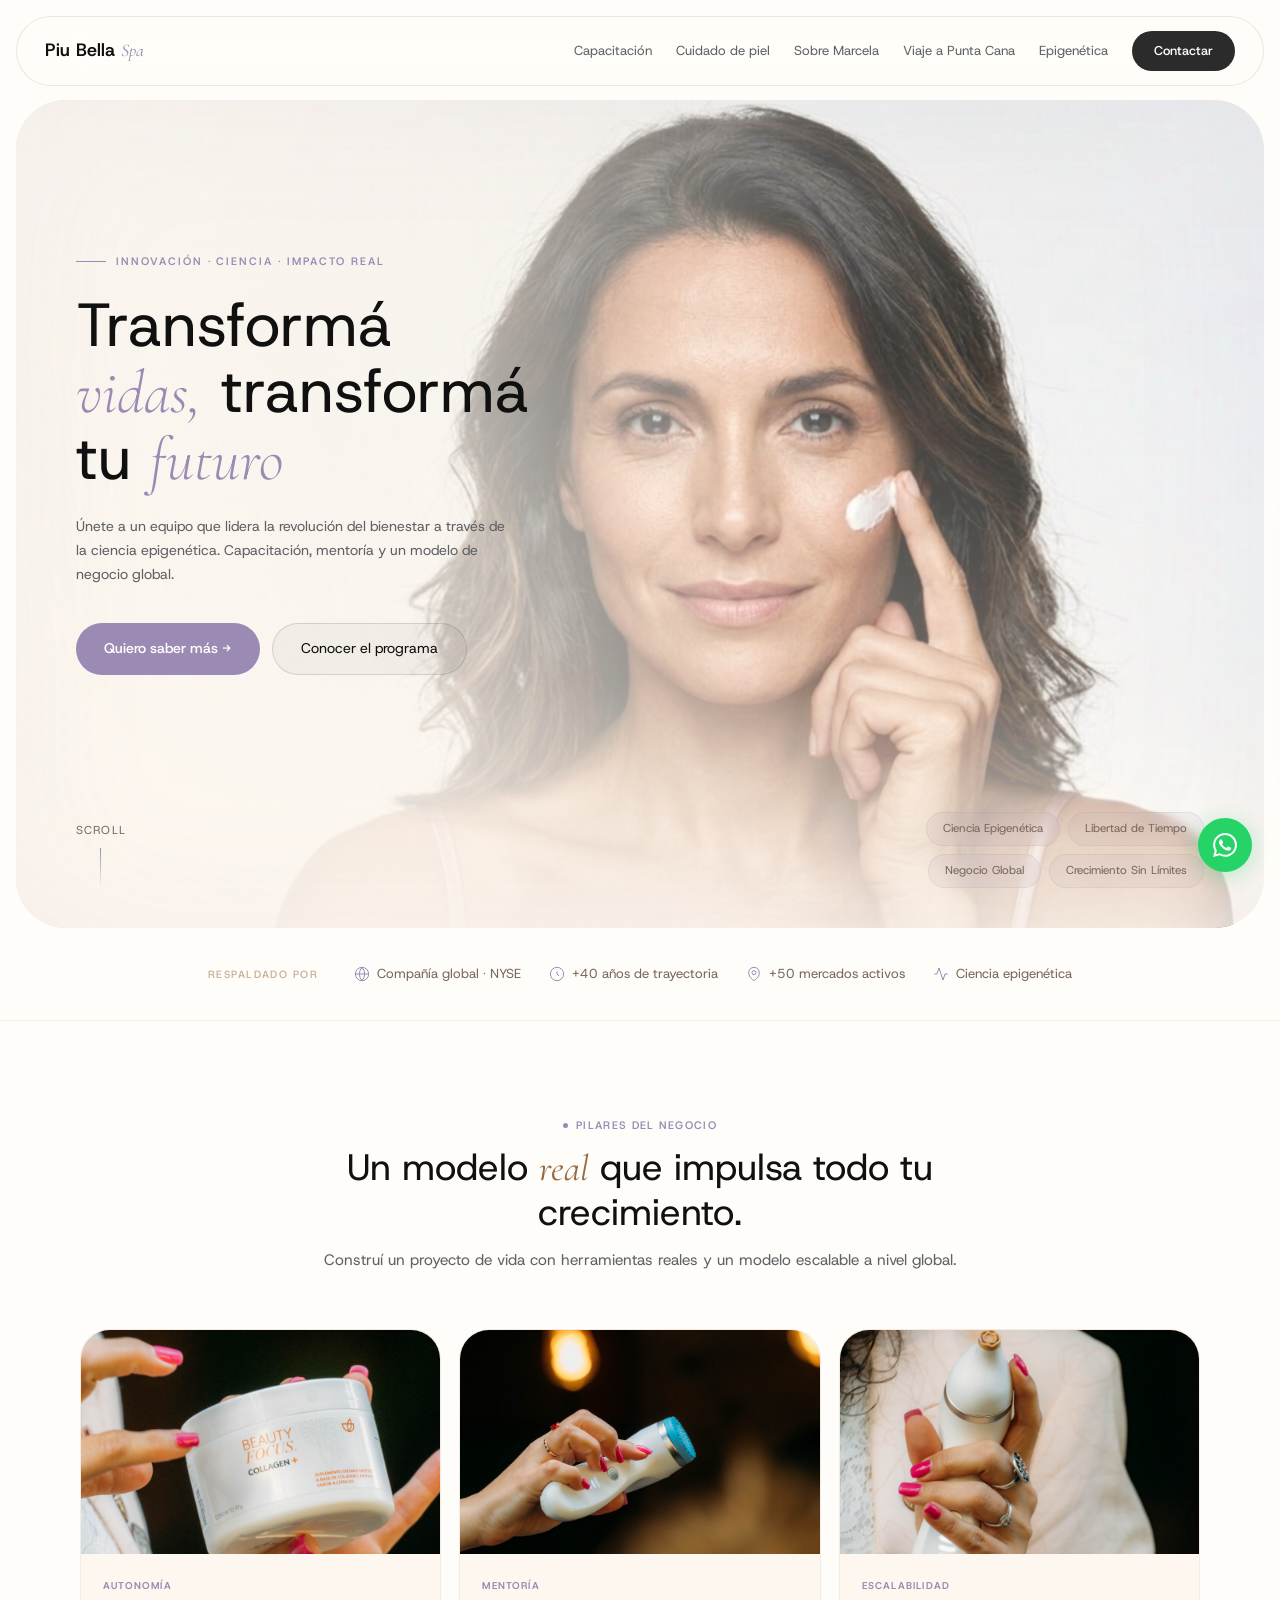
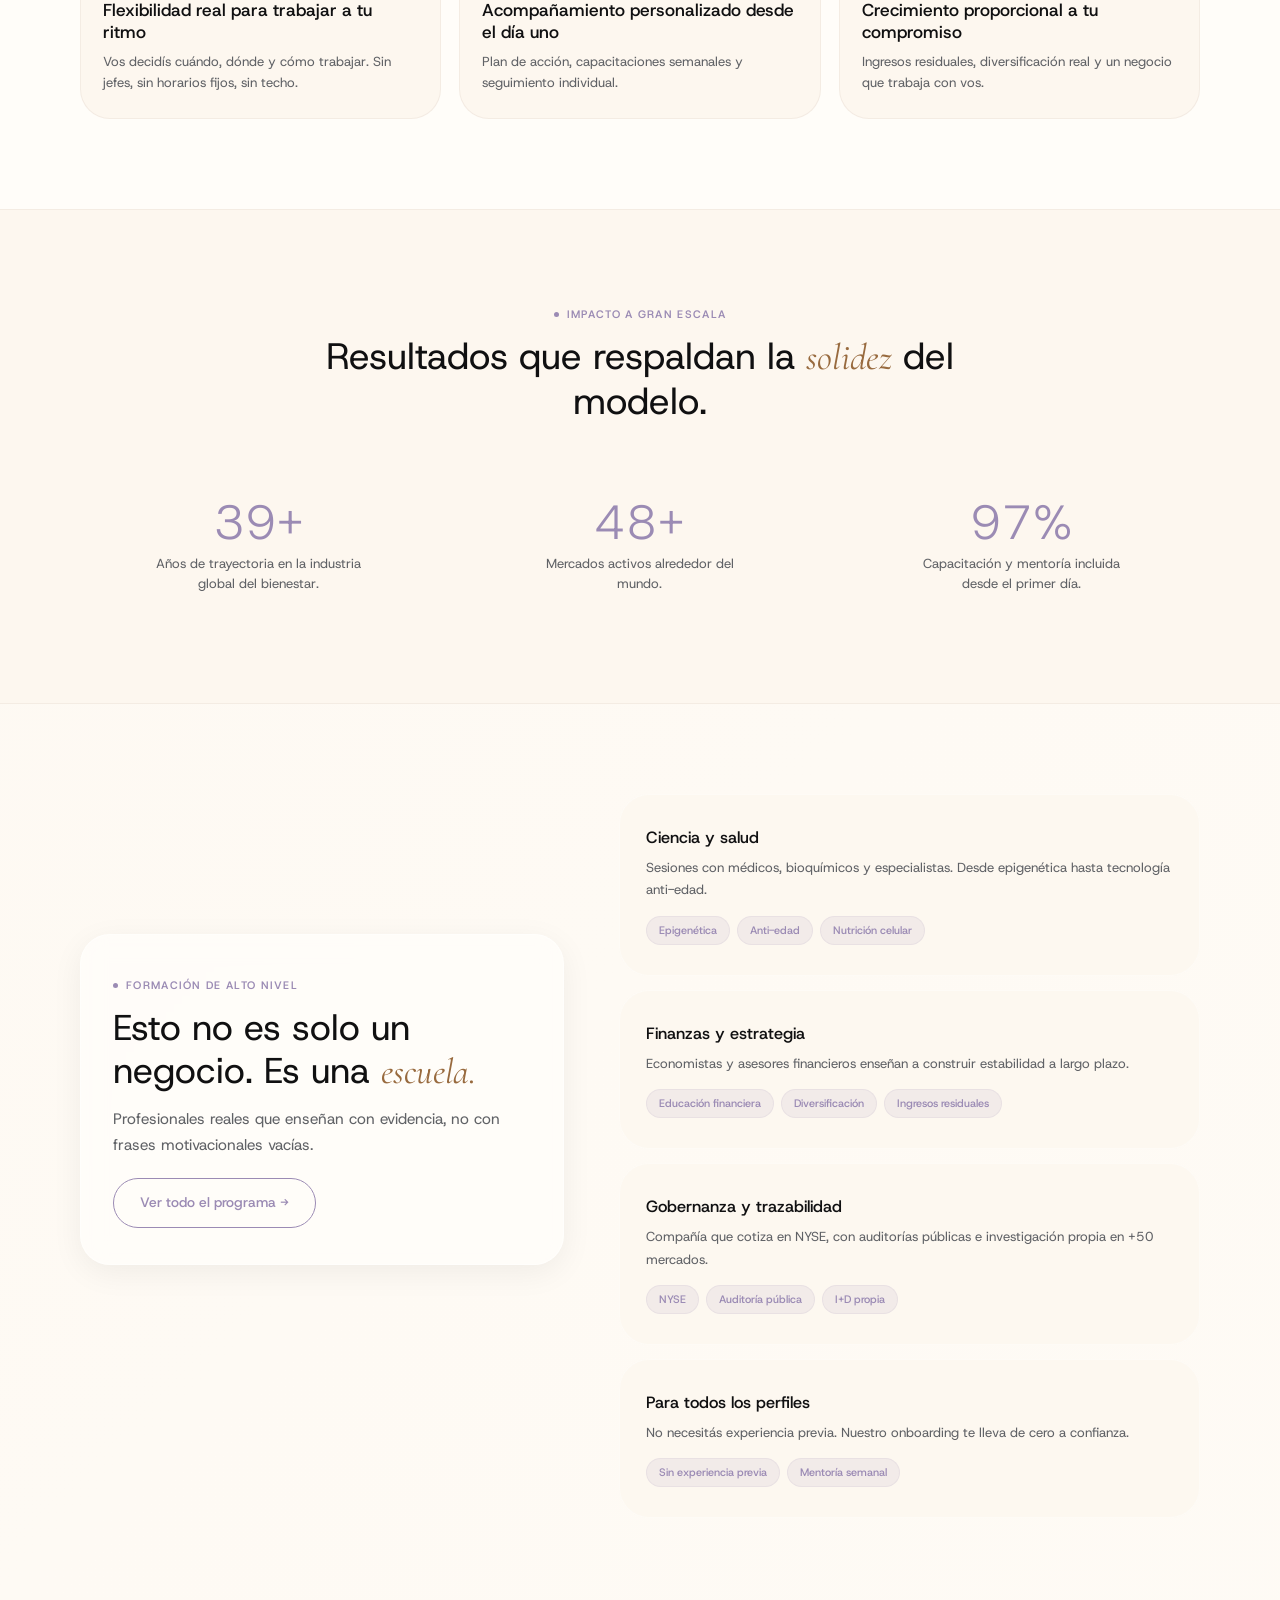
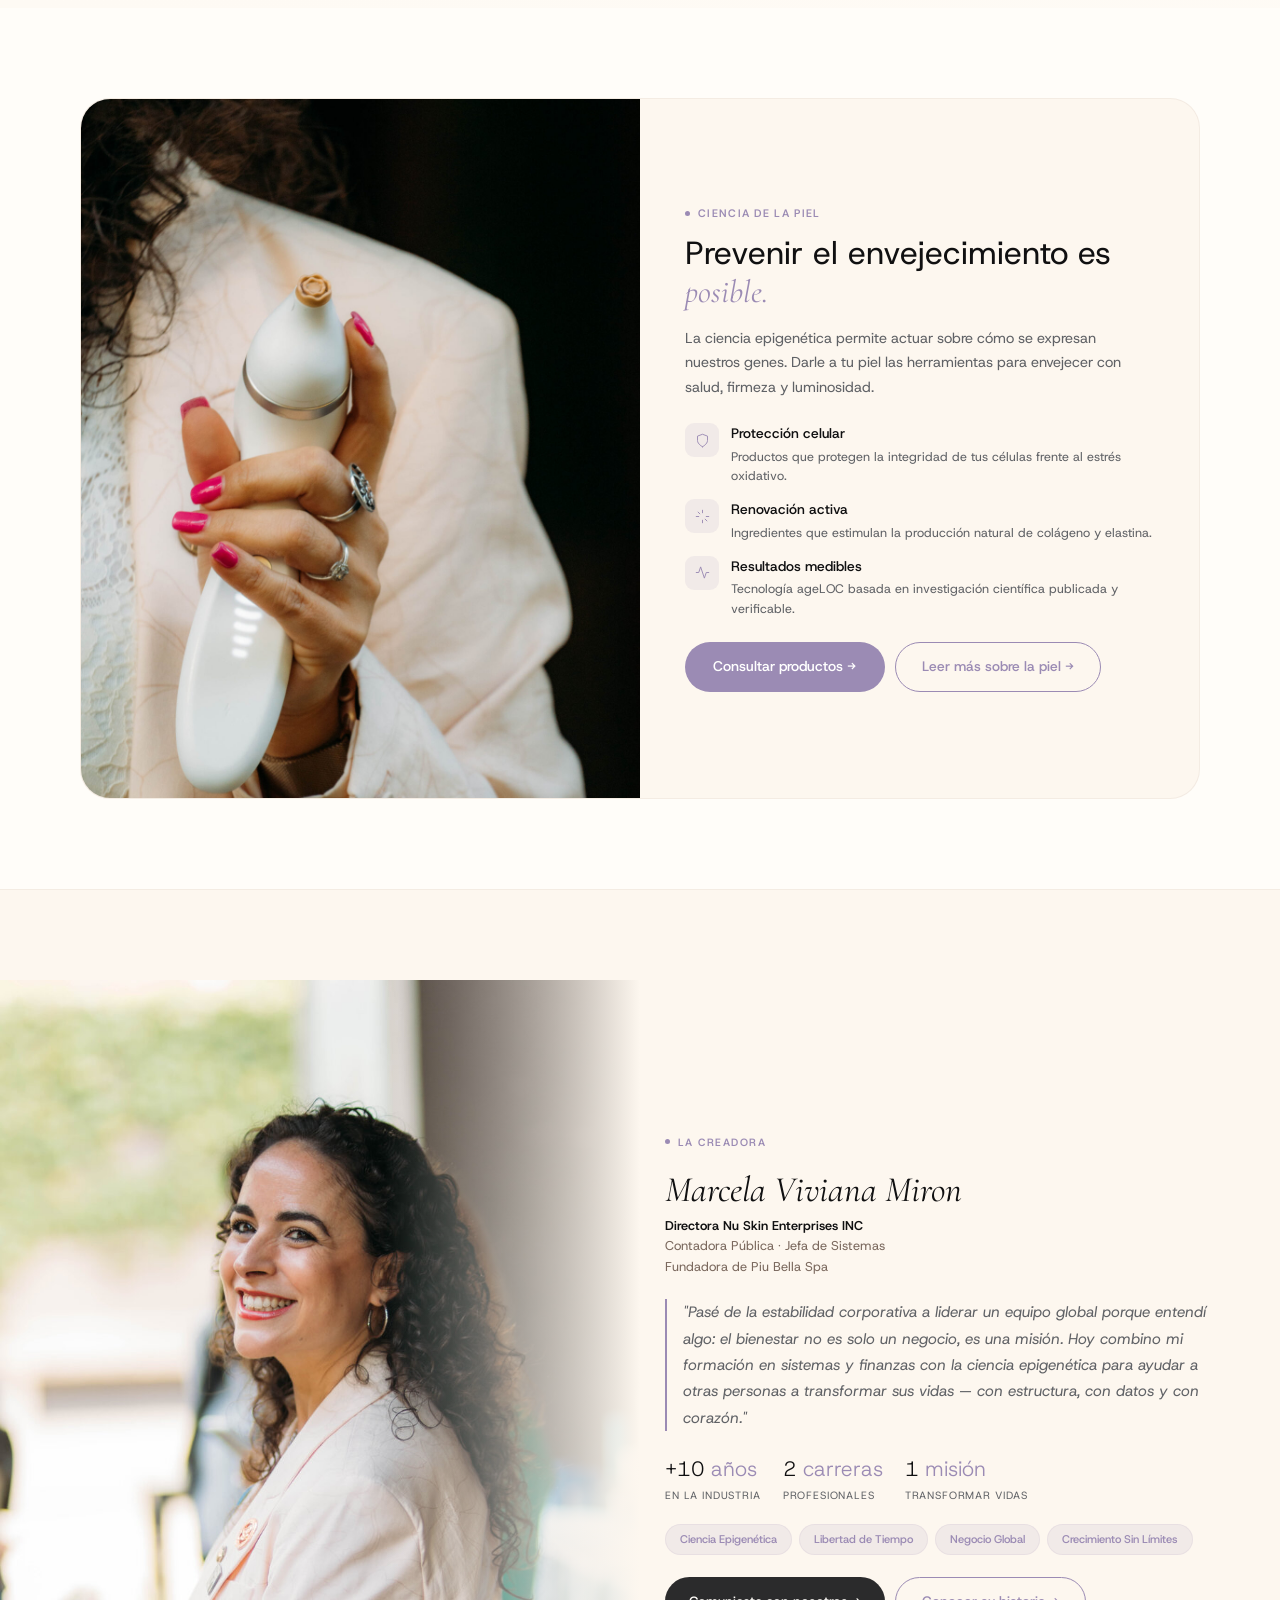
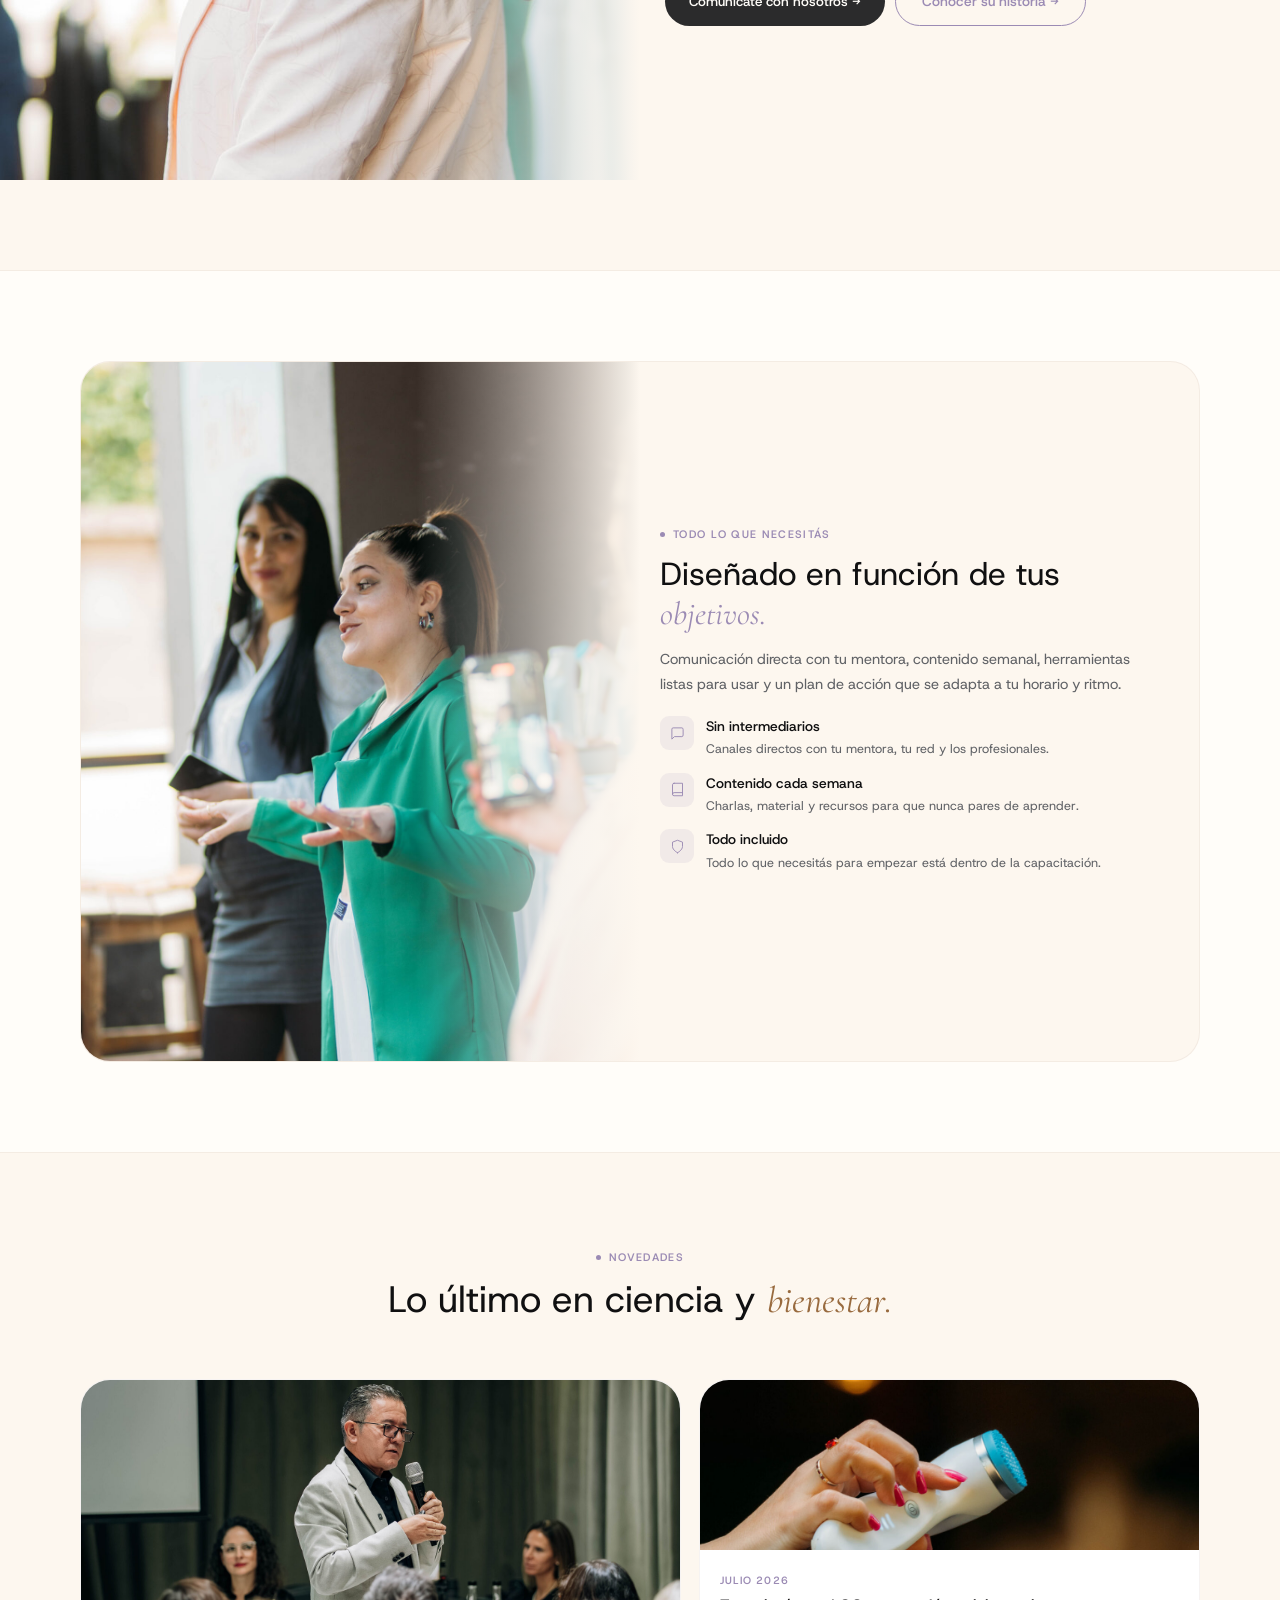
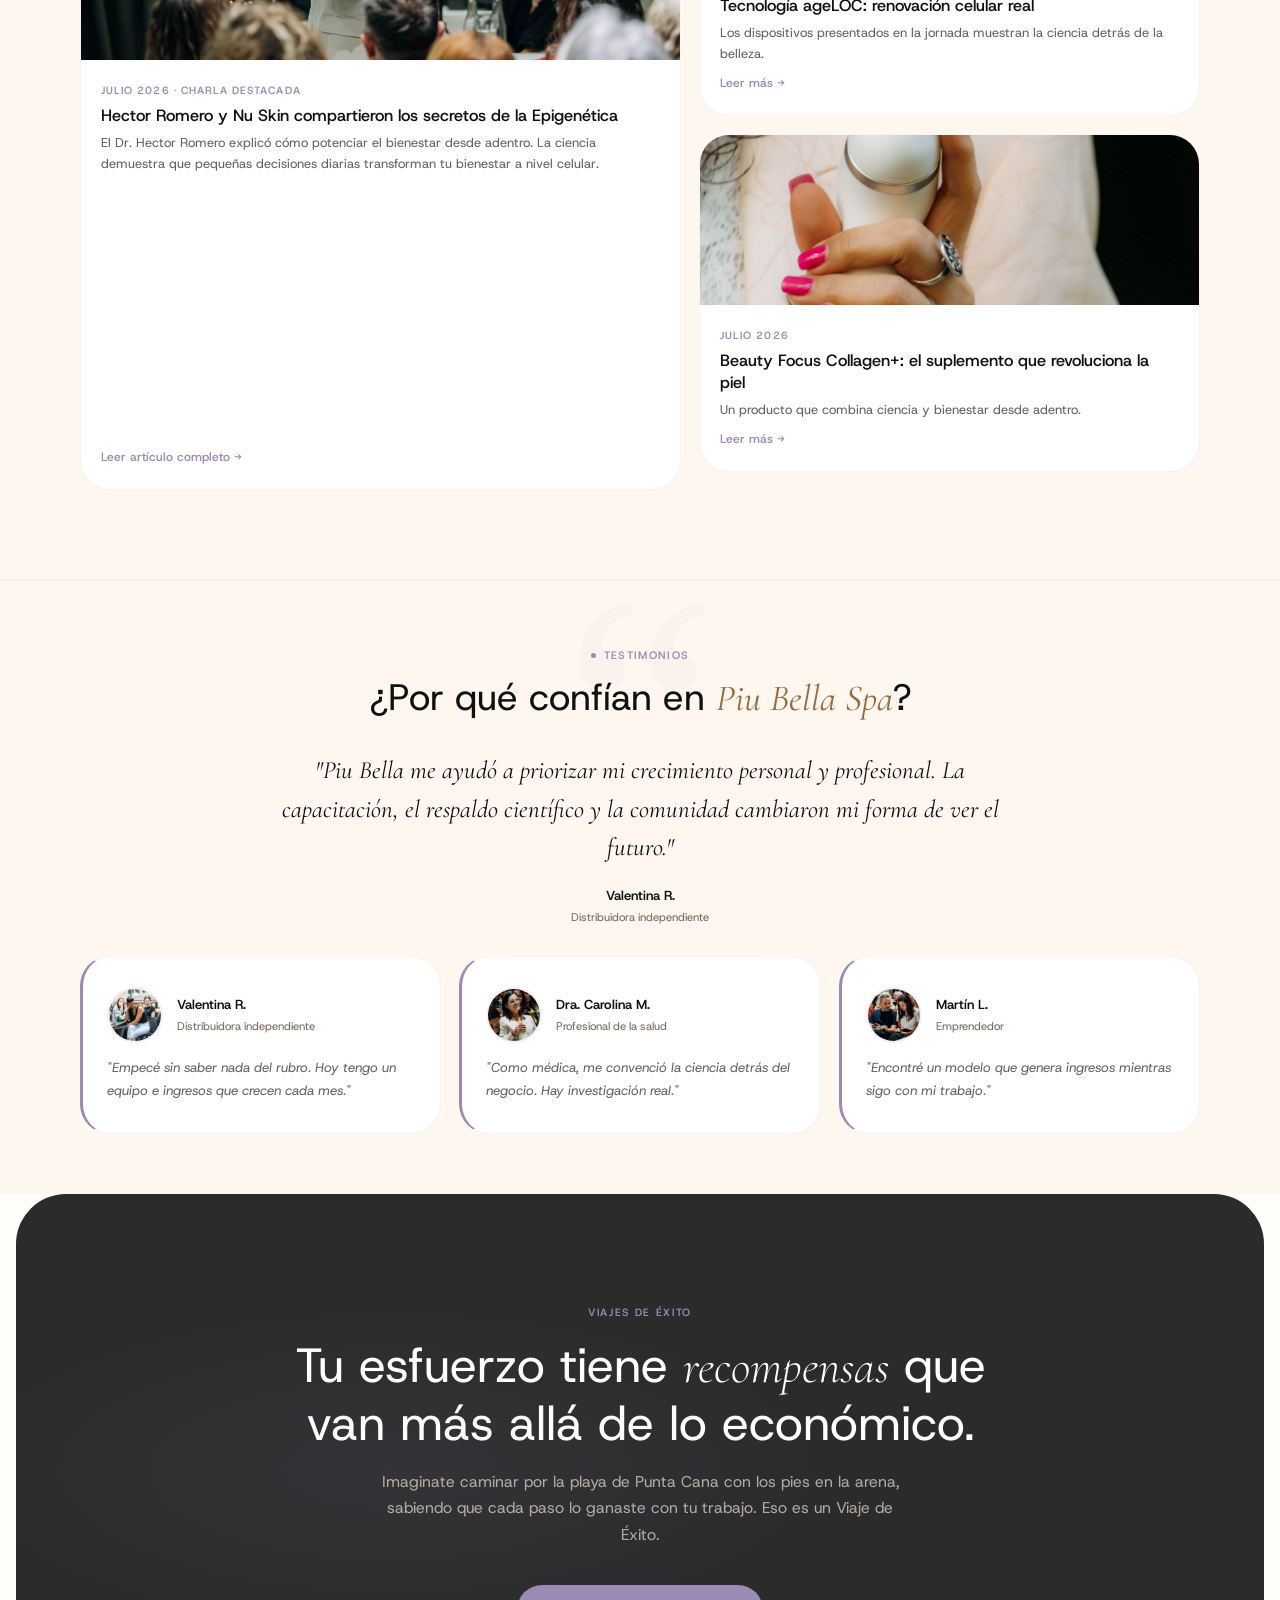
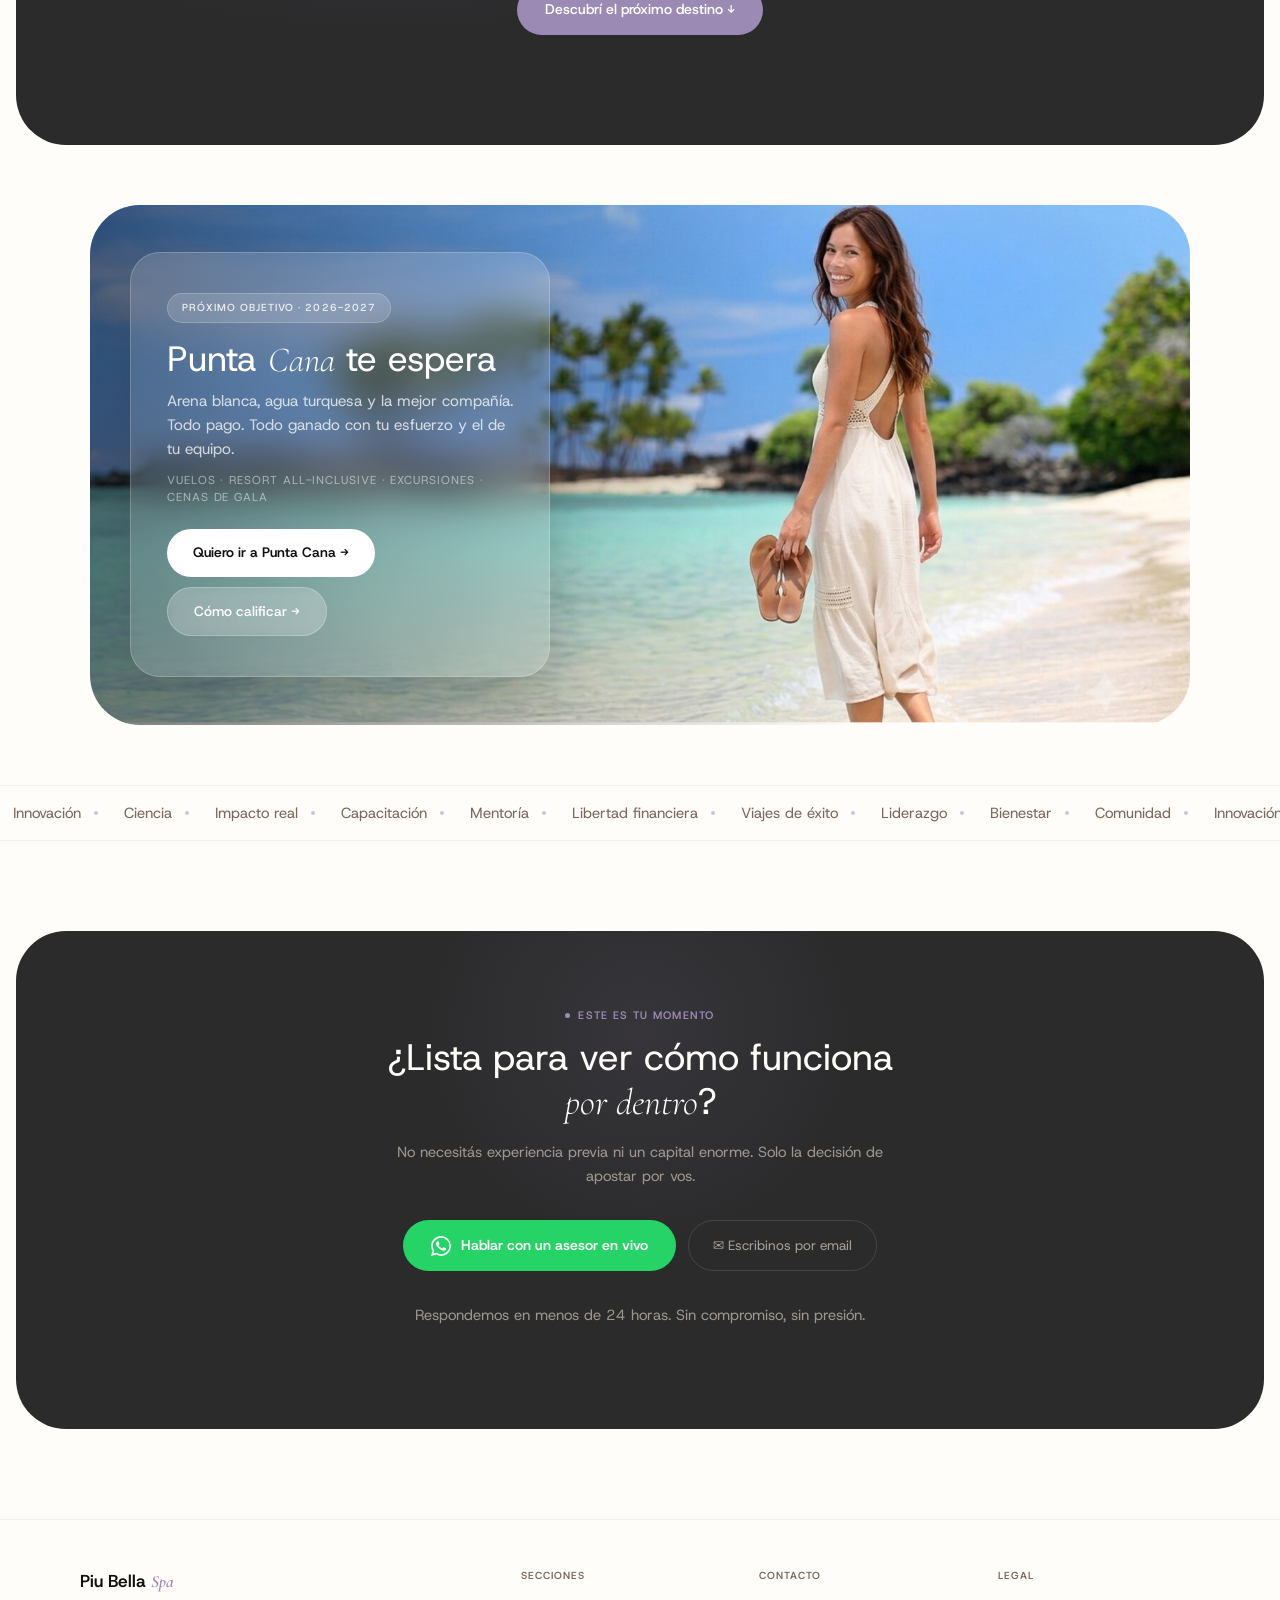
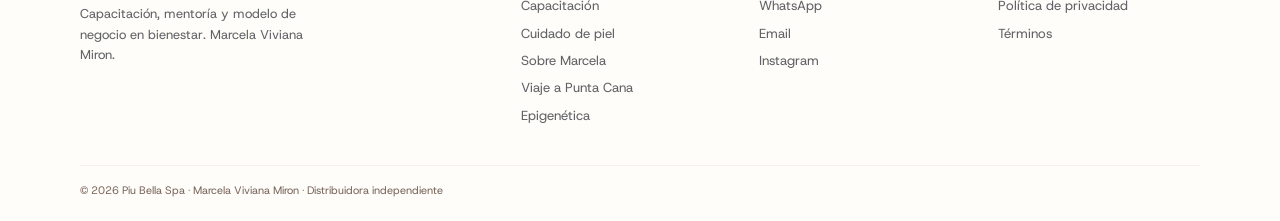
==== commit b59790d1: "ok" ====
--- a/index.html
+++ b/index.html
@@ -13,7 +13,7 @@
 <body>
 <div class="scroll-progress" id="sp"></div>
 
-<a href="https://wa.me/5491100000000?text=Hola%2C%20quiero%20info%20sobre%20Piu%20Bella%20Spa" class="wa-float" target="_blank" rel="noopener" aria-label="WhatsApp">
+<a href="https://wa.me/5491162652028?text=Hola%2C%20quiero%20info%20sobre%20Piu%20Bella%20Spa" class="wa-float" target="_blank" rel="noopener" aria-label="WhatsApp">
 <svg viewBox="0 0 24 24" fill="currentColor"><path d="M17.472 14.382c-.297-.149-1.758-.867-2.03-.967-.273-.099-.471-.148-.67.15-.197.297-.767.966-.94 1.164-.173.199-.347.223-.644.075-.297-.15-1.255-.463-2.39-1.475-.883-.788-1.48-1.761-1.653-2.059-.173-.297-.018-.458.13-.606.134-.133.298-.347.446-.52.149-.174.198-.298.298-.497.099-.198.05-.371-.025-.52-.075-.149-.669-1.612-.916-2.207-.242-.579-.487-.5-.669-.51-.173-.008-.371-.01-.57-.01-.198 0-.52.074-.792.372-.272.297-1.04 1.016-1.04 2.479 0 1.462 1.065 2.875 1.213 3.074.149.198 2.096 3.2 5.077 4.487.709.306 1.262.489 1.694.625.712.227 1.36.195 1.871.118.571-.085 1.758-.719 2.006-1.413.248-.694.248-1.289.173-1.413-.074-.124-.272-.198-.57-.347m-5.421 7.403h-.004a9.87 9.87 0 01-5.031-1.378l-.361-.214-3.741.982.998-3.648-.235-.374a9.86 9.86 0 01-1.51-5.26c.001-5.45 4.436-9.884 9.888-9.884 2.64 0 5.122 1.03 6.988 2.898a9.825 9.825 0 012.893 6.994c-.003 5.45-4.437 9.884-9.885 9.884m8.413-18.297A11.815 11.815 0 0012.05 0C5.495 0 .16 5.335.157 11.892c0 2.096.547 4.142 1.588 5.945L.057 24l6.305-1.654a11.882 11.882 0 005.683 1.448h.005c6.554 0 11.89-5.335 11.893-11.893a11.821 11.821 0 00-3.48-8.413z"/></svg>
 </a>
 
@@ -25,7 +25,7 @@
 <a href="paginas/capacitacion.html">Capacitación</a>
 <a href="paginas/cuidado-piel.html">Cuidado de piel</a>
 <a href="paginas/marcela.html">Sobre Marcela</a>
-<a href="paginas/japon.html">Viaje a Japón</a>
+<a href="paginas/puntacana.html">Viaje a Punta Cana</a>
 <a href="paginas/epigenetica.html">Epigenética</a>
 <a href="#contacto" class="nav-cta">Contactar</a>
 </div>
@@ -44,7 +44,7 @@
 <h1>Transformá <em>vidas,</em> transformá tu <em>futuro</em></h1>
 <p class="hero-sub">Únete a un equipo que lidera la revolución del bienestar a través de la ciencia epigenética. Capacitación, mentoría y un modelo de negocio global.</p>
 <div class="hero-btns">
-<a href="https://wa.me/5491100000000?text=Hola%2C%20quiero%20info%20sobre%20Piu%20Bella%20Spa" class="btn-dark" target="_blank" rel="noopener">Quiero saber más →</a>
+<a href="https://wa.me/5491162652028?text=Hola%2C%20quiero%20info%20sobre%20Piu%20Bella%20Spa" class="btn-dark" target="_blank" rel="noopener">Quiero saber más →</a>
 <a href="paginas/capacitacion.html" class="btn-light">Conocer el programa</a>
 </div>
 </div>
@@ -150,7 +150,7 @@
 <div class="skin-point rv d3"><div class="skin-point-icon"><svg viewBox="0 0 24 24" fill="none" stroke="currentColor" stroke-width="1.5" stroke-linecap="round"><path d="M22 12h-4l-3 9L9 3l-3 9H2"/></svg></div><div><h4>Resultados medibles</h4><p>Tecnología ageLOC basada en investigación científica publicada y verificable.</p></div></div>
 </div>
 <div class="skin-ctas">
-<a href="https://wa.me/5491100000000?text=Quiero%20saber%20sobre%20los%20productos%20para%20la%20piel" class="btn-accent" target="_blank" rel="noopener">Consultar productos →</a>
+<a href="https://wa.me/5491162652028?text=Quiero%20saber%20sobre%20los%20productos%20para%20la%20piel" class="btn-accent" target="_blank" rel="noopener">Consultar productos →</a>
 <a href="paginas/cuidado-piel.html" class="btn-outline">Leer más sobre la piel →</a>
 </div>
 </div>
@@ -176,26 +176,28 @@
 <span class="founder-pill">Ciencia Epigenética</span><span class="founder-pill">Libertad de Tiempo</span><span class="founder-pill">Negocio Global</span><span class="founder-pill">Crecimiento Sin Límites</span>
 </div>
 <div class="founder-ctas">
-<a href="https://wa.me/5491100000000?text=Hola%2C%20quiero%20info%20sobre%20el%20equipo" class="founder-cta" target="_blank" rel="noopener">Comunicate con nosotros →</a>
+<a href="https://wa.me/5491162652028?text=Hola%2C%20quiero%20info%20sobre%20el%20equipo" class="founder-cta" target="_blank" rel="noopener">Comunicate con nosotros →</a>
 <a href="paginas/marcela.html" class="btn-outline">Conocer su historia →</a>
 </div>
 </div>
 </div>
 </section>
 
-<!-- BENTO -->
-<section class="sec">
-<div class="container">
-<div class="sec-header rv">
+<!-- EQUIPO EN ACCIÓN -->
+<section class="sec bento-photo-sec">
+<div class="container">
+<div class="bento-photo-layout rv">
+<div class="bento-photo-img"><img src="img/capacitacion/charla-presentacion.jpg" alt="Charla de negocios Piu Bella Spa" loading="lazy"></div>
+<div class="bento-photo-content">
 <span class="sec-eyebrow"><span class="dot"></span> Todo lo que necesitás</span>
-<h2>Diseñado en función de tus <em>flujos de trabajo.</em></h2>
-</div>
-<div class="bento-grid">
-<div class="bento-card rv d1"><div class="b-icon"><svg viewBox="0 0 24 24" fill="none" stroke="currentColor" stroke-width="1.5" stroke-linecap="round"><path d="M21 15a2 2 0 01-2 2H7l-4 4V5a2 2 0 012-2h14a2 2 0 012 2z"/></svg></div><h3>Comunicación fluida con el equipo</h3><p>Canales directos con tu mentora, tu red y los profesionales. Sin intermediarios.</p></div>
-<div class="bento-card dark-card rv d2"><div class="b-icon"><svg viewBox="0 0 24 24" fill="none" stroke="currentColor" stroke-width="1.5" stroke-linecap="round"><path d="M4 19.5A2.5 2.5 0 016.5 17H20"/><path d="M6.5 2H20v20H6.5A2.5 2.5 0 014 19.5v-15A2.5 2.5 0 016.5 2z"/></svg></div><h3>Contenido continuo cada semana</h3><p>Charlas, material y recursos para que nunca pares de aprender.</p></div>
-<div class="bento-card accent-card rv d1"><div class="b-icon"><svg viewBox="0 0 24 24" fill="none" stroke="currentColor" stroke-width="1.5" stroke-linecap="round"><path d="M12 22s8-4 8-10V5l-8-3-8 3v7c0 6 8 10 8 10z"/></svg></div><h3>Todo incluido, sin costos ocultos</h3><p>Todo lo que necesitás para empezar está dentro de la capacitación.</p></div>
-<div class="bento-card rv d2"><div class="b-icon"><svg viewBox="0 0 24 24" fill="none" stroke="currentColor" stroke-width="1.5" stroke-linecap="round"><circle cx="12" cy="12" r="3"/><path d="M19.4 15a1.65 1.65 0 00.33 1.82l.06.06a2 2 0 010 2.83 2 2 0 01-2.83 0l-.06-.06a1.65 1.65 0 00-1.82-.33 1.65 1.65 0 00-1 1.51V21a2 2 0 01-4 0v-.09A1.65 1.65 0 009 19.4a1.65 1.65 0 00-1.82.33l-.06.06a2 2 0 01-2.83-2.83l.06-.06a1.65 1.65 0 00.33-1.82 1.65 1.65 0 00-1.51-1H3a2 2 0 010-4h.09A1.65 1.65 0 004.6 9a1.65 1.65 0 00-.33-1.82l-.06-.06a2 2 0 012.83-2.83l.06.06A1.65 1.65 0 009 4.68a1.65 1.65 0 001-1.51V3a2 2 0 014 0v.09a1.65 1.65 0 001 1.51 1.65 1.65 0 001.82-.33l.06-.06a2 2 0 012.83 2.83l-.06.06A1.65 1.65 0 0019.4 9a1.65 1.65 0 001.51 1H21a2 2 0 010 4h-.09a1.65 1.65 0 00-1.51 1z"/></svg></div><h3>Configurado a tu medida</h3><p>El plan de acción se adapta a tu horario, estilo y ritmo.</p></div>
-<div class="bento-card dark-card full-width rv d3"><div class="b-icon"><svg viewBox="0 0 24 24" fill="none" stroke="currentColor" stroke-width="1.5" stroke-linecap="round"><path d="M17 21v-2a4 4 0 00-4-4H5a4 4 0 00-4 4v2"/><circle cx="9" cy="7" r="4"/><path d="M23 21v-2a4 4 0 00-3-3.87M16 3.13a4 4 0 010 7.75"/></svg></div><h3>Mayor coordinación, menor carga operativa.</h3><p>El sistema de mentorías coordina los equipos para que tu carga sea mínima y tu impacto máximo.</p></div>
+<h2>Diseñado en función de tus <em>objetivos.</em></h2>
+<p>Comunicación directa con tu mentora, contenido semanal, herramientas listas para usar y un plan de acción que se adapta a tu horario y ritmo.</p>
+<div class="skin-points">
+<div class="skin-point rv d1"><div class="skin-point-icon"><svg viewBox="0 0 24 24" fill="none" stroke="currentColor" stroke-width="1.5" stroke-linecap="round"><path d="M21 15a2 2 0 01-2 2H7l-4 4V5a2 2 0 012-2h14a2 2 0 012 2z"/></svg></div><div><h4>Sin intermediarios</h4><p>Canales directos con tu mentora, tu red y los profesionales.</p></div></div>
+<div class="skin-point rv d2"><div class="skin-point-icon"><svg viewBox="0 0 24 24" fill="none" stroke="currentColor" stroke-width="1.5" stroke-linecap="round"><path d="M4 19.5A2.5 2.5 0 016.5 17H20"/><path d="M6.5 2H20v20H6.5A2.5 2.5 0 014 19.5v-15A2.5 2.5 0 016.5 2z"/></svg></div><div><h4>Contenido cada semana</h4><p>Charlas, material y recursos para que nunca pares de aprender.</p></div></div>
+<div class="skin-point rv d3"><div class="skin-point-icon"><svg viewBox="0 0 24 24" fill="none" stroke="currentColor" stroke-width="1.5" stroke-linecap="round"><path d="M12 22s8-4 8-10V5l-8-3-8 3v7c0 6 8 10 8 10z"/></svg></div><div><h4>Todo incluido</h4><p>Todo lo que necesitás para empezar está dentro de la capacitación.</p></div></div>
+</div>
+</div>
 </div>
 </div>
 </section>
@@ -253,9 +255,18 @@
 <div class="test-name">Valentina R.</div><div class="test-role">Distribuidora independiente</div>
 </div>
 <div class="test-grid">
-<div class="test-card rv d1"><p class="test-q">"Empecé sin saber nada del rubro. Hoy tengo un equipo e ingresos que crecen cada mes."</p><div><div class="test-name">Valentina R.</div><div class="test-role">Distribuidora independiente</div></div></div>
-<div class="test-card rv d2"><p class="test-q">"Como médica, me convenció la ciencia detrás del negocio. Hay investigación real."</p><div><div class="test-name">Dra. Carolina M.</div><div class="test-role">Profesional de la salud</div></div></div>
-<div class="test-card rv d3"><p class="test-q">"Encontré un modelo que genera ingresos mientras sigo con mi trabajo."</p><div><div class="test-name">Martín L.</div><div class="test-role">Emprendedor</div></div></div>
+<div class="test-card rv d1">
+<div class="test-card-top"><img src="img/testimonios/valentina.jpg" alt="Valentina R." class="test-avatar"><div><div class="test-name">Valentina R.</div><div class="test-role">Distribuidora independiente</div></div></div>
+<p class="test-q">"Empecé sin saber nada del rubro. Hoy tengo un equipo e ingresos que crecen cada mes."</p>
+</div>
+<div class="test-card rv d2">
+<div class="test-card-top"><img src="img/testimonios/carolina.jpg" alt="Dra. Carolina M." class="test-avatar"><div><div class="test-name">Dra. Carolina M.</div><div class="test-role">Profesional de la salud</div></div></div>
+<p class="test-q">"Como médica, me convenció la ciencia detrás del negocio. Hay investigación real."</p>
+</div>
+<div class="test-card rv d3">
+<div class="test-card-top"><img src="img/testimonios/martin.jpg" alt="Martín L." class="test-avatar"><div><div class="test-name">Martín L.</div><div class="test-role">Emprendedor</div></div></div>
+<p class="test-q">"Encontré un modelo que genera ingresos mientras sigo con mi trabajo."</p>
+</div>
 </div>
 </div>
 </section>
@@ -266,32 +277,26 @@
 <div class="bigtext-content rv">
 <span class="bigtext-eyebrow">Viajes de éxito</span>
 <h2>Tu esfuerzo tiene <em>recompensas</em> que van más allá de lo económico.</h2>
-<p>Los Viajes de Éxito no son un sorteo. Son el resultado directo de tu trabajo y la estrategia que te enseñamos.</p>
-<a href="#viaje-card" class="btn-accent">Ver próximo objetivo ↓</a>
-</div>
-</div>
-</section>
-
-<!-- TRIP CARD -->
-<section class="sec" id="viaje-card">
-<div class="container">
-<div class="trip-card rv">
-<div class="trip-top">
-<span class="trip-badge">Próximo objetivo</span>
-<span class="trip-per">Temporada 2026 — 2027</span>
-</div>
-<div class="trip-body">
-<h3 class="trip-dest">Viaje a <em>Japón</em></h3>
-<p class="trip-desc">Todo pago. Todo planificado. Todo ganado con tu propio mérito.</p>
-<div class="trip-steps">
-<div class="trip-step rv d1"><div class="ts-num">Paso 01</div><div class="ts-title">Recibí la estrategia</div><p class="ts-text">Plan de acción con puntajes y objetivos para calificar.</p></div>
-<div class="trip-step rv d2"><div class="ts-num">Paso 02</div><div class="ts-title">Ejecutá con tu equipo</div><p class="ts-text">Trabajá con tu mentora para alcanzar los hitos mensuales.</p></div>
-<div class="trip-step rv d3"><div class="ts-num">Paso 03</div><div class="ts-title">Viajá con todo pago</div><p class="ts-text">Vuelos, alojamiento, experiencias y comunidad.</p></div>
-</div>
-<div class="trip-ctas">
-<a href="https://wa.me/5491100000000?text=Quiero%20saber%20cómo%20calificar%20al%20viaje%20a%20Japón" class="trip-link" target="_blank" rel="noopener">Quiero saber cómo calificar →</a>
-<a href="paginas/japon.html" class="btn-outline">Conocer el viaje →</a>
-</div>
+<p>Imaginate caminar por la playa de Punta Cana con los pies en la arena, sabiendo que cada paso lo ganaste con tu trabajo. Eso es un Viaje de Éxito.</p>
+<a href="#viaje-card" class="btn-accent" style="animation:promoFloat 3s ease-in-out infinite alternate">Descubrí el próximo destino ↓</a>
+</div>
+</div>
+</section>
+
+<!-- TRIP — PUNTA CANA PROMO -->
+<section class="sec" id="viaje-card" style="padding:60px 16px">
+<div class="trip-full rv">
+<div class="trip-full-bg">
+<img src="img/viajes/puntacana-hero.jpg" alt="Playa de Punta Cana" loading="lazy">
+</div>
+<div class="trip-promo">
+<span class="trip-promo-badge">Próximo objetivo · 2026-2027</span>
+<h3>Punta <em>Cana</em> te espera</h3>
+<p class="trip-tagline">Arena blanca, agua turquesa y la mejor compañía. Todo pago. Todo ganado con tu esfuerzo y el de tu equipo.</p>
+<p class="trip-period">Vuelos · Resort All-Inclusive · Excursiones · Cenas de Gala</p>
+<div class="trip-promo-ctas">
+<a href="https://wa.me/5491162652028?text=Quiero%20saber%20c%C3%B3mo%20calificar%20al%20viaje%20a%20Punta%20Cana" class="btn-white" target="_blank" rel="noopener">Quiero ir a Punta Cana →</a>
+<a href="paginas/puntacana.html" class="btn-glass">Cómo calificar →</a>
 </div>
 </div>
 </div>
@@ -313,7 +318,7 @@
 <h2>¿Lista para ver cómo funciona <em>por dentro</em>?</h2>
 <p>No necesitás experiencia previa ni un capital enorme. Solo la decisión de apostar por vos.</p>
 <div class="cta-btns">
-<a href="https://wa.me/5491100000000?text=Hola%2C%20quiero%20unirme%20al%20equipo" class="btn-wa" target="_blank" rel="noopener">
+<a href="https://wa.me/5491162652028?text=Hola%2C%20quiero%20unirme%20al%20equipo" class="btn-wa" target="_blank" rel="noopener">
 <svg viewBox="0 0 24 24" fill="currentColor"><path d="M17.472 14.382c-.297-.149-1.758-.867-2.03-.967-.273-.099-.471-.148-.67.15-.197.297-.767.966-.94 1.164-.173.199-.347.223-.644.075-.297-.15-1.255-.463-2.39-1.475-.883-.788-1.48-1.761-1.653-2.059-.173-.297-.018-.458.13-.606.134-.133.298-.347.446-.52.149-.174.198-.298.298-.497.099-.198.05-.371-.025-.52-.075-.149-.669-1.612-.916-2.207-.242-.579-.487-.5-.669-.51-.173-.008-.371-.01-.57-.01-.198 0-.52.074-.792.372-.272.297-1.04 1.016-1.04 2.479 0 1.462 1.065 2.875 1.213 3.074.149.198 2.096 3.2 5.077 4.487.709.306 1.262.489 1.694.625.712.227 1.36.195 1.871.118.571-.085 1.758-.719 2.006-1.413.248-.694.248-1.289.173-1.413-.074-.124-.272-.198-.57-.347m-5.421 7.403h-.004a9.87 9.87 0 01-5.031-1.378l-.361-.214-3.741.982.998-3.648-.235-.374a9.86 9.86 0 01-1.51-5.26c.001-5.45 4.436-9.884 9.888-9.884 2.64 0 5.122 1.03 6.988 2.898a9.825 9.825 0 012.893 6.994c-.003 5.45-4.437 9.884-9.885 9.884m8.413-18.297A11.815 11.815 0 0012.05 0C5.495 0 .16 5.335.157 11.892c0 2.096.547 4.142 1.588 5.945L.057 24l6.305-1.654a11.882 11.882 0 005.683 1.448h.005c6.554 0 11.89-5.335 11.893-11.893a11.821 11.821 0 00-3.48-8.413z"/></svg>
 Hablar con un asesor en vivo</a>
 <a href="mailto:contacto@piubellaspa.com" class="btn-mail-d">✉ Escribinos por email</a>
@@ -328,13 +333,30 @@
 <div class="container">
 <div class="foot-grid">
 <div><div class="foot-brand">Piu Bella <span>Spa</span></div><p class="foot-tag">Capacitación, mentoría y modelo de negocio en bienestar. Marcela Viviana Miron.</p></div>
-<div class="foot-col"><div class="foot-col-t">Secciones</div><a href="paginas/capacitacion.html">Capacitación</a><a href="paginas/cuidado-piel.html">Cuidado de piel</a><a href="paginas/marcela.html">Sobre Marcela</a><a href="paginas/japon.html">Viaje a Japón</a><a href="paginas/epigenetica.html">Epigenética</a></div>
-<div class="foot-col"><div class="foot-col-t">Contacto</div><a href="https://wa.me/5491100000000" target="_blank" rel="noopener">WhatsApp</a><a href="mailto:contacto@piubellaspa.com">Email</a><a href="https://instagram.com/piubellaspa" target="_blank" rel="noopener">Instagram</a></div>
+<div class="foot-col"><div class="foot-col-t">Secciones</div><a href="paginas/capacitacion.html">Capacitación</a><a href="paginas/cuidado-piel.html">Cuidado de piel</a><a href="paginas/marcela.html">Sobre Marcela</a><a href="paginas/puntacana.html">Viaje a Punta Cana</a><a href="paginas/epigenetica.html">Epigenética</a></div>
+<div class="foot-col"><div class="foot-col-t">Contacto</div><a href="https://wa.me/5491162652028" target="_blank" rel="noopener">WhatsApp</a><a href="mailto:contacto@piubellaspa.com">Email</a><a href="https://instagram.com/piubellaspa" target="_blank" rel="noopener">Instagram</a></div>
 <div class="foot-col"><div class="foot-col-t">Legal</div><a href="#">Política de privacidad</a><a href="#">Términos</a></div>
 </div>
 <div class="foot-bot"><span class="foot-copy">© 2026 Piu Bella Spa · Marcela Viviana Miron · Distribuidora independiente</span></div>
 </div>
 </footer>
+
+<!-- SLIDE-IN PUNTA CANA PROMO -->
+<div class="slidein-promo" id="slideinPromo">
+<button class="slidein-close" id="slideinClose" aria-label="Cerrar">✕</button>
+<div class="slidein-promo-img">
+<img src="img/viajes/puntacana-hero.jpg" alt="Punta Cana">
+<span class="slidein-badge">Viaje de éxito · 2026-2027</span>
+</div>
+<div class="slidein-promo-body">
+<h4>¿Te imaginás en <em>Punta Cana</em>?</h4>
+<p>Arena blanca, resort all-inclusive y todo pago. Calificá con tu equipo y viajá sin poner un peso de tu bolsillo.</p>
+<div class="slidein-promo-btns">
+<a href="https://wa.me/5491162652028?text=Quiero%20info%20sobre%20el%20viaje%20a%20Punta%20Cana" class="btn-accent" target="_blank" rel="noopener">Quiero ir →</a>
+<a href="paginas/puntacana.html" class="btn-outline">Ver más</a>
+</div>
+</div>
+</div>
 
 <script src="main.js"></script>
 </body>
--- a/styles.css
+++ b/styles.css
@@ -0,0 +1,781 @@
+/* ═══════════════════════════════════════
+   PIU BELLA SPA — Styles
+   Marcela Viviana Miron
+   ═══════════════════════════════════════ */
+
+*,*::before,*::after{margin:0;padding:0;box-sizing:border-box}
+
+:root{
+  --page:#FFFDF9;
+  --cream:#FDF7EF;
+  --peach:#FFDABF;
+  --warm:#F7ECDF;
+  --white:#FFF;
+  --dark:#101011;
+  --dark2:#2B2B2C;
+  --mid:#606266;
+  --mid2:#7A685D;
+  --brown:#986A3E;
+  --brown-cc:#986A3ECC;
+  --brown-80:#986A3E80;
+  --lavender:#9B8BB4;
+  --lav-soft:rgba(155,139,180,0.12);
+  --lav-border:rgba(155,139,180,0.1);
+  --rose:#C4A097;
+  --dark-border:rgba(99,59,44,0.12);
+  --light-border:rgba(255,255,255,0.25);
+  --r-hero:50px;
+  --r-card:30px;
+  --r-pill:50px;
+  --r-sm:20px;
+  --serif:'Cormorant Garamond',Georgia,serif;
+}
+
+html{scroll-behavior:smooth}
+body{
+  font-family:'Host Grotesk',system-ui,sans-serif;
+  background:var(--page);color:var(--dark);
+  -webkit-font-smoothing:antialiased;
+  overflow-x:hidden;line-height:1.55;
+}
+.container{max-width:1200px;margin:0 auto;padding:0 40px}
+a{text-decoration:none;color:inherit}
+img{max-width:100%;display:block}
+
+/* ─── Scroll Progress ─── */
+.scroll-progress{
+  position:fixed;top:0;left:0;height:2px;z-index:200;
+  background:linear-gradient(90deg,var(--lavender),var(--rose));
+  border-radius:0 1px 1px 0;
+}
+
+/* ─── NAV ─── */
+.nav{
+  position:fixed;top:16px;left:16px;right:16px;z-index:100;
+  padding:14px 28px;
+  background:rgba(255,253,249,0.65);
+  backdrop-filter:blur(30px);-webkit-backdrop-filter:blur(30px);
+  border:1px solid var(--dark-border);
+  border-radius:var(--r-pill);
+  transition:background .4s,box-shadow .4s;
+}
+.nav.scrolled{background:rgba(255,253,249,0.94);box-shadow:0 4px 30px rgba(99,59,44,0.08)}
+.nav-inner{display:flex;align-items:center;justify-content:space-between}
+.nav-logo{font-size:1.12rem;font-weight:600;color:var(--dark);display:flex;align-items:center;gap:6px}
+.nav-logo span{color:var(--lavender);font-family:var(--serif);font-style:italic;font-weight:400}
+.nav-links{display:flex;gap:24px;align-items:center}
+.nav-links a{color:var(--mid);font-size:.82rem;font-weight:400;transition:color .3s;position:relative}
+.nav-links a::after{content:'';position:absolute;bottom:-4px;left:0;width:0;height:1.5px;background:var(--lavender);transition:width .3s}
+.nav-links a:hover{color:var(--dark)}
+.nav-links a:hover::after{width:100%}
+.nav-cta{background:var(--dark2)!important;color:var(--page)!important;padding:10px 22px!important;border-radius:var(--r-pill)!important;font-weight:500!important;font-size:.8rem!important;transition:all .3s!important}
+.nav-cta::after{display:none!important}
+.nav-cta:hover{opacity:.85;transform:scale(1.03)}
+.mob-tog{display:none;background:0 0;border:0;cursor:pointer;padding:6px}
+.mob-tog span{display:block;width:20px;height:2px;background:var(--dark);margin:4px 0;border-radius:2px;transition:.3s}
+
+/* ─── Floating WA ─── */
+.wa-float{
+  position:fixed;bottom:28px;right:28px;z-index:99;
+  width:54px;height:54px;border-radius:50%;background:#25D366;
+  display:flex;align-items:center;justify-content:center;
+  box-shadow:0 4px 20px rgba(37,211,102,0.3);
+  transition:all .3s;
+  border:1.5px solid rgba(37,211,102,0.3);
+}
+.wa-float:hover{transform:scale(1.1) translateY(-3px);box-shadow:0 8px 30px rgba(37,211,102,0.4);border-color:#1DA851}
+.wa-float svg{width:24px;height:24px;color:#fff}
+.wa-float::before{
+  content:'Escribinos por WhatsApp';position:absolute;right:64px;
+  background:#25D366;color:#fff;
+  padding:8px 16px;border-radius:var(--r-pill);
+  font-size:.72rem;font-weight:500;white-space:nowrap;
+  opacity:0;transform:translateX(8px);
+  transition:all .3s;pointer-events:none;
+}
+.wa-float:hover::before{opacity:1;transform:translateX(0)}
+
+/* ─── HERO CINEMATIC ─── */
+.hero{padding:100px 16px 0}
+.hero-wrap{
+  position:relative;background:var(--cream);
+  border-radius:var(--r-hero);overflow:hidden;
+  min-height:92vh;display:flex;align-items:center;
+}
+.hero-bg{position:absolute;inset:0}
+.hero-bg img{
+  width:100%;height:100%;object-fit:cover;opacity:.92;
+  animation:heroEntry 1.8s ease-out forwards, heroZoom 20s ease-in-out 1.8s infinite alternate;
+}
+@keyframes heroEntry{
+  0%{opacity:0;transform:scale(1.08)}
+  100%{opacity:.92;transform:scale(1)}
+}
+@keyframes heroZoom{
+  0%{transform:scale(1) translateY(0)}
+  50%{transform:scale(1.06) translateY(-1%)}
+  100%{transform:scale(1.02) translateY(0.5%)}
+}
+.hero-bg::before{
+  content:'';position:absolute;inset:0;z-index:1;
+  background:linear-gradient(180deg,rgba(253,247,239,0.1) 0%,rgba(253,247,239,0) 30%,rgba(253,247,239,0.25) 70%,rgba(253,247,239,0.85) 100%);
+}
+.hero-bg::after{
+  content:'';position:absolute;inset:0;z-index:1;
+  background:linear-gradient(90deg,rgba(253,247,239,0.92) 0%,rgba(253,247,239,0.7) 35%,rgba(253,247,239,0.2) 65%,transparent 100%);
+}
+.hero-vignette{
+  position:absolute;inset:0;z-index:1;
+  box-shadow:inset 0 0 150px rgba(155,139,180,0.08);
+  pointer-events:none;border-radius:inherit;
+}
+.hero-content{position:relative;z-index:3;max-width:620px;padding:0 60px 100px}
+.hero-eyebrow{
+  font-size:.68rem;font-weight:600;letter-spacing:.18em;text-transform:uppercase;
+  color:var(--lavender);margin-bottom:22px;display:flex;align-items:center;gap:10px;
+}
+.hero-eyebrow::before{content:'';width:30px;height:1px;background:var(--lavender)}
+.hero h1{
+  font-size:clamp(2.6rem,5.5vw,3.8rem);font-weight:400;
+  line-height:1.08;color:var(--dark);margin-bottom:22px;text-wrap:balance;
+}
+.hero h1 em{font-family:var(--serif);font-style:italic;font-weight:300;color:var(--lavender)}
+.hero-sub{
+  font-size:clamp(.88rem,1.1vw,1.02rem);
+  color:var(--mid);max-width:440px;
+  line-height:1.7;margin-bottom:36px;
+}
+.hero-btns{display:flex;gap:12px;flex-wrap:wrap}
+.hero-bottom{
+  position:absolute;bottom:40px;left:60px;right:60px;z-index:3;
+  display:flex;justify-content:space-between;align-items:flex-end;
+}
+.hero-scroll{
+  color:var(--mid2);font-size:.72rem;letter-spacing:.1em;
+  text-transform:uppercase;display:flex;flex-direction:column;align-items:center;gap:8px;
+}
+.hero-scroll-line{
+  width:1px;height:40px;
+  background:linear-gradient(to bottom,var(--lavender),transparent);
+  animation:scrollLine 2s ease-in-out infinite;
+}
+@keyframes scrollLine{0%,100%{opacity:.3;transform:scaleY(1)}50%{opacity:1;transform:scaleY(.6)}}
+.hero-pills{display:flex;gap:8px;flex-wrap:wrap;justify-content:flex-end;max-width:360px}
+.hero-pill{
+  padding:7px 16px;background:rgba(155,139,180,0.08);
+  border:1px solid rgba(155,139,180,0.15);border-radius:var(--r-pill);
+  font-size:.72rem;color:var(--mid2);
+  backdrop-filter:blur(5px);transition:all .3s;
+}
+.hero-pill:hover{background:rgba(155,139,180,0.15);color:var(--dark)}
+
+/* ─── Buttons ─── */
+.btn-dark{display:inline-flex;align-items:center;gap:8px;padding:14px 28px;background:var(--lavender);color:#fff;border-radius:var(--r-pill);font-size:.88rem;font-weight:500;transition:all .3s}
+.btn-dark:hover{transform:translateY(-2px);box-shadow:0 8px 25px rgba(155,139,180,0.3)}
+.btn-light{display:inline-flex;align-items:center;gap:8px;padding:14px 28px;background:rgba(43,43,44,0.04);color:var(--dark);border:1px solid rgba(43,43,44,0.15);border-radius:var(--r-pill);font-size:.88rem;transition:all .3s}
+.btn-light:hover{background:rgba(155,139,180,0.1);color:var(--dark);transform:translateY(-2px)}
+.btn-accent{display:inline-flex;align-items:center;gap:10px;padding:14px 28px;background:var(--lavender);color:#fff;border-radius:var(--r-pill);font-size:.88rem;font-weight:500;transition:all .3s}
+.btn-accent:hover{transform:translateY(-2px);box-shadow:0 8px 25px rgba(155,139,180,0.3)}
+.btn-wa{display:inline-flex;align-items:center;gap:10px;padding:14px 28px;background:#25D366;color:#fff;border-radius:var(--r-pill);font-weight:600;font-size:.88rem;transition:all .3s}
+.btn-wa:hover{transform:translateY(-2px);box-shadow:0 8px 25px rgba(37,211,102,0.3)}
+.btn-wa svg{width:20px;height:20px}
+.btn-mail-d{display:inline-flex;align-items:center;gap:8px;padding:14px 24px;background:transparent;color:rgba(247,236,223,0.6);border:1px solid rgba(255,255,255,0.12);border-radius:var(--r-pill);font-size:.84rem;transition:all .3s}
+.btn-mail-d:hover{border-color:var(--lavender);color:var(--warm);transform:translateY(-2px)}
+.btn-outline{display:inline-flex;align-items:center;gap:8px;padding:13px 26px;background:transparent;color:var(--lavender);border:1.5px solid var(--lavender);border-radius:var(--r-pill);font-size:.86rem;font-weight:500;transition:all .3s}
+.btn-outline:hover{background:var(--lavender);color:#fff;transform:translateY(-2px)}
+
+/* ─── Trust ─── */
+.trust{padding:36px 0;border-bottom:1px solid rgba(99,59,44,0.08)}
+.trust-inner{display:flex;align-items:center;gap:36px;flex-wrap:wrap;justify-content:center}
+.trust-label{font-size:.66rem;font-weight:600;letter-spacing:.14em;text-transform:uppercase;color:var(--brown-80);white-space:nowrap}
+.trust-items{display:flex;align-items:center;gap:28px;flex-wrap:wrap;justify-content:center}
+.trust-i{display:flex;align-items:center;gap:7px;color:var(--mid2);font-size:.82rem;white-space:nowrap;transition:color .3s}
+.trust-i:hover{color:var(--dark)}
+.trust-i svg{width:16px;height:16px;color:var(--lavender);flex-shrink:0}
+
+/* ─── Sections ─── */
+.sec{padding:90px 0}
+.sec-header{text-align:center;max-width:680px;margin:0 auto 56px}
+.sec-eyebrow{display:inline-flex;align-items:center;gap:8px;font-size:.68rem;font-weight:600;letter-spacing:.12em;text-transform:uppercase;color:var(--lavender);margin-bottom:12px}
+.sec-eyebrow .dot{width:5px;height:5px;border-radius:50%;background:var(--lavender);animation:pulse 2s ease-in-out infinite}
+@keyframes pulse{0%,100%{opacity:1;transform:scale(1)}50%{opacity:.4;transform:scale(.7)}}
+.sec-header h2{font-size:clamp(1.7rem,3.2vw,2.3rem);font-weight:400;line-height:1.2;color:var(--dark);margin-bottom:12px}
+.sec-header h2 em{font-family:var(--serif);font-style:italic;color:var(--brown)}
+.sec-header p{color:var(--mid);font-size:.95rem;line-height:1.65}
+
+/* ─── Products ─── */
+.prod-grid{display:grid;grid-template-columns:repeat(3,1fr);gap:18px}
+.prod-card{background:var(--cream);border-radius:var(--r-card);overflow:hidden;transition:all .5s cubic-bezier(.16,1,.3,1);border:1px solid rgba(99,59,44,0.06)}
+.prod-card:hover{transform:translateY(-7px);box-shadow:0 18px 55px rgba(152,106,62,0.11);border-color:rgba(155,139,180,0.15)}
+.prod-img{width:100%;aspect-ratio:16/10;overflow:hidden}
+.prod-img img{width:100%;height:100%;object-fit:cover;transition:transform .6s cubic-bezier(.16,1,.3,1)}
+.prod-card:hover .prod-img img{transform:scale(1.07)}
+.prod-body{padding:24px 22px}
+.prod-label{font-size:.62rem;font-weight:700;letter-spacing:.12em;text-transform:uppercase;color:var(--lavender);margin-bottom:5px}
+.prod-card h3{font-size:1.08rem;font-weight:500;color:var(--dark);margin-bottom:7px;line-height:1.3}
+.prod-card p{font-size:.82rem;color:var(--mid);line-height:1.65}
+
+/* ─── Stats ─── */
+.stats-sec{background:var(--cream);border-top:1px solid rgba(99,59,44,0.06);border-bottom:1px solid rgba(99,59,44,0.06)}
+.stats-grid{display:grid;grid-template-columns:repeat(3,1fr);gap:24px;text-align:center}
+.stat-item{padding:18px;transition:transform .4s}.stat-item:hover{transform:scale(1.05)}
+.stat-num{font-size:clamp(2rem,4vw,3rem);font-weight:300;color:var(--dark);line-height:1;margin-bottom:8px;font-variant-numeric:tabular-nums}
+.stat-num span{color:var(--lavender)}
+.stat-text{font-size:.82rem;color:var(--mid);line-height:1.55;max-width:230px;margin:0 auto}
+
+/* ─── Features ─── */
+.feat-sec-bg{
+  position:relative;overflow:hidden;
+  background:url('img/capacitacion/fondo-bienestar.jpg') center/cover no-repeat fixed;
+}
+.feat-sec-bg::before{
+  content:'';position:absolute;inset:0;z-index:0;
+  background:linear-gradient(135deg,rgba(253,247,239,0.6) 0%,rgba(253,247,239,0.5) 40%,rgba(253,247,239,0.4) 100%);
+}
+.feat-sec-bg .container{position:relative;z-index:1}
+.feat-layout{display:grid;grid-template-columns:1fr 1.2fr;gap:55px;align-items:start}
+.feat-sticky{
+  position:sticky;top:140px;
+  background:rgba(255,253,249,0.85);
+  backdrop-filter:blur(12px);-webkit-backdrop-filter:blur(12px);
+  padding:36px 32px;border-radius:var(--r-card);
+  border:1px solid rgba(255,255,255,0.5);
+  box-shadow:0 8px 32px rgba(0,0,0,0.06);
+}
+.feat-sticky h2{font-size:clamp(1.7rem,2.8vw,2.3rem);font-weight:400;line-height:1.2;color:var(--dark);margin-bottom:14px}
+.feat-sticky h2 em{font-family:var(--serif);font-style:italic;color:var(--brown)}
+.feat-sticky p{color:var(--mid);font-size:.95rem;line-height:1.7;margin-bottom:20px}
+.feat-cards{display:flex;flex-direction:column;gap:14px}
+.feat-card{padding:30px 26px;background:rgba(253,247,239,0.88);backdrop-filter:blur(8px);-webkit-backdrop-filter:blur(8px);border:1px solid rgba(255,255,255,0.4);border-radius:var(--r-card);transition:all .4s cubic-bezier(.16,1,.3,1)}
+.feat-card:hover{border-color:rgba(155,139,180,0.2);background:var(--white);box-shadow:0 10px 35px rgba(152,106,62,0.06);transform:translateX(5px)}
+.feat-card h3{font-size:1.02rem;font-weight:500;color:var(--dark);margin-bottom:7px}
+.feat-card p{font-size:.82rem;color:var(--mid);line-height:1.7}
+.feat-tags{display:flex;flex-wrap:wrap;gap:7px;margin-top:14px}
+.feat-tag{padding:5px 12px;background:var(--lav-soft);border:1px solid var(--lav-border);border-radius:var(--r-pill);font-size:.68rem;font-weight:500;color:var(--lavender);transition:background .3s}
+.feat-tag:hover{background:rgba(155,139,180,0.18)}
+
+/* ─── Skin ─── */
+.skin-layout{display:grid;grid-template-columns:1fr 1fr;gap:0;border-radius:var(--r-card);overflow:hidden;border:1px solid rgba(99,59,44,0.06);background:var(--cream)}
+.skin-img{position:relative;overflow:hidden;min-height:480px}
+.skin-img img{width:100%;height:100%;object-fit:cover;transition:transform .8s cubic-bezier(.16,1,.3,1)}
+.skin-img:hover img{transform:scale(1.04)}
+.skin-content{padding:55px 45px;display:flex;flex-direction:column;justify-content:center}
+.skin-content h2{font-size:clamp(1.5rem,2.5vw,2rem);font-weight:400;line-height:1.2;color:var(--dark);margin-bottom:14px}
+.skin-content h2 em{font-family:var(--serif);font-style:italic;color:var(--lavender)}
+.skin-content>p{color:var(--mid);font-size:.9rem;line-height:1.7;margin-bottom:24px}
+.skin-points{display:flex;flex-direction:column;gap:14px;margin-bottom:24px}
+.skin-point{display:flex;gap:12px;align-items:start}
+.skin-point-icon{width:34px;height:34px;border-radius:9px;background:var(--lav-soft);display:flex;align-items:center;justify-content:center;flex-shrink:0}
+.skin-point-icon svg{width:15px;height:15px;color:var(--lavender)}
+.skin-point h4{font-size:.86rem;font-weight:500;color:var(--dark);margin-bottom:2px}
+.skin-point p{font-size:.78rem;color:var(--mid);line-height:1.55}
+.skin-ctas{display:flex;gap:10px;flex-wrap:wrap}
+
+/* ─── Founder ─── */
+.founder-sec{background:var(--cream);border-top:1px solid rgba(99,59,44,0.06);border-bottom:1px solid rgba(99,59,44,0.06);overflow:hidden}
+.founder-layout{display:grid;grid-template-columns:1fr 1fr;gap:0;min-height:580px}
+.founder-img{position:relative;overflow:hidden}
+.founder-img img{width:100%;height:100%;object-fit:cover;object-position:top center;transition:transform .8s cubic-bezier(.16,1,.3,1)}
+.founder-img:hover img{transform:scale(1.03)}
+.founder-img::after{content:'';position:absolute;inset:0;background:linear-gradient(to right,transparent 60%,var(--cream))}
+.founder-content{display:flex;flex-direction:column;justify-content:center;padding:50px 45px 50px 25px}
+.founder-eyebrow{display:inline-flex;align-items:center;gap:8px;font-size:.66rem;font-weight:600;letter-spacing:.14em;text-transform:uppercase;color:var(--lavender);margin-bottom:18px}
+.founder-eyebrow .dot{width:5px;height:5px;border-radius:50%;background:var(--lavender)}
+.founder-name{font-family:var(--serif);font-size:clamp(1.7rem,2.8vw,2.4rem);font-weight:400;font-style:italic;color:var(--dark);line-height:1.2;margin-bottom:5px}
+.founder-title{font-size:.8rem;color:var(--mid2);margin-bottom:22px;line-height:1.6}
+.founder-title strong{color:var(--dark);font-weight:600}
+.founder-quote{font-size:.94rem;color:var(--mid);line-height:1.75;font-style:italic;margin-bottom:22px;padding-left:16px;border-left:2px solid var(--lavender)}
+.founder-stats{display:flex;gap:22px;margin-bottom:20px;flex-wrap:wrap}
+.founder-stat .fs-num{font-size:1.3rem;font-weight:300;color:var(--dark)}.founder-stat .fs-num span{color:var(--lavender)}
+.founder-stat .fs-label{font-size:.66rem;color:var(--mid);text-transform:uppercase;letter-spacing:.08em;margin-top:2px}
+.founder-pills{display:flex;flex-wrap:wrap;gap:7px;margin-bottom:22px}
+.founder-pill{padding:6px 14px;background:var(--lav-soft);border:1px solid var(--lav-border);border-radius:var(--r-pill);font-size:.7rem;font-weight:500;color:var(--lavender)}
+.founder-ctas{display:flex;gap:10px;flex-wrap:wrap}
+.founder-cta{display:inline-flex;align-items:center;gap:8px;padding:12px 24px;background:var(--dark2);color:var(--page);border-radius:var(--r-pill);font-size:.84rem;font-weight:500;transition:all .3s;width:fit-content}
+.founder-cta:hover{transform:translateY(-2px);box-shadow:0 8px 25px rgba(0,0,0,0.15)}
+
+/* ─── Bento ─── */
+.bento-grid{display:grid;grid-template-columns:1fr 1fr;gap:16px}
+.bento-card{background:var(--cream);border:1px solid rgba(99,59,44,0.06);border-radius:var(--r-card);padding:36px 30px;transition:all .5s cubic-bezier(.16,1,.3,1);position:relative;overflow:hidden;min-height:180px;display:flex;flex-direction:column;justify-content:flex-end}
+.bento-card::before{content:'';position:absolute;top:-50%;right:-50%;width:100%;height:100%;background:radial-gradient(circle,rgba(155,139,180,0.06),transparent 70%);opacity:0;transition:opacity .5s;pointer-events:none}
+.bento-card:hover{border-color:rgba(155,139,180,0.15);transform:translateY(-5px);box-shadow:0 14px 45px rgba(152,106,62,0.08)}
+.bento-card:hover::before{opacity:1}
+.bento-card.wide{grid-column:span 2}
+.bento-card.full-width{grid-column:1/-1}
+.bento-card.dark-card{background:var(--dark2);border-color:transparent}.bento-card.dark-card h3{color:var(--page)}.bento-card.dark-card p{color:rgba(247,236,223,0.6)}
+.bento-card.accent-card{background:var(--lavender);border-color:transparent}.bento-card.accent-card h3{color:var(--page)}.bento-card.accent-card p{color:rgba(255,253,249,0.75)}
+.bento-card h3{font-size:1rem;font-weight:500;color:var(--dark);margin-bottom:7px;line-height:1.3}
+.bento-card p{font-size:.8rem;color:var(--mid);line-height:1.65}
+.b-icon{width:44px;height:44px;border-radius:12px;display:flex;align-items:center;justify-content:center;margin-bottom:14px;background:var(--lav-soft);border:1px solid var(--lav-border);transition:transform .4s}
+.bento-card:hover .b-icon{transform:scale(1.1) rotate(-3deg)}
+.b-icon svg{width:19px;height:19px;color:var(--lavender)}
+.dark-card .b-icon{background:rgba(255,255,255,0.08);border-color:rgba(255,255,255,0.05)}.dark-card .b-icon svg{color:rgba(255,255,255,0.7)}
+.accent-card .b-icon{background:rgba(255,255,255,0.15);border-color:rgba(255,255,255,0.1)}.accent-card .b-icon svg{color:var(--page)}
+
+/* ─── News ─── */
+.news-sec{background:var(--cream);border-top:1px solid rgba(99,59,44,0.06)}
+.news-grid{display:grid;grid-template-columns:1.2fr 1fr;gap:18px}
+.news-card{border-radius:var(--r-card);overflow:hidden;background:var(--white);border:1px solid rgba(99,59,44,0.06);transition:all .5s cubic-bezier(.16,1,.3,1);display:flex;flex-direction:column}
+.news-card:hover{transform:translateY(-5px);box-shadow:0 14px 45px rgba(152,106,62,0.08)}
+.news-card.featured{grid-row:span 2}
+.news-img{width:100%;overflow:hidden}
+.news-card.featured .news-img{height:280px}
+.news-card:not(.featured) .news-img{height:170px}
+.news-img img{width:100%;height:100%;object-fit:cover;transition:transform .6s cubic-bezier(.16,1,.3,1)}
+.news-card:hover .news-img img{transform:scale(1.06)}
+.news-body{padding:22px 20px;flex:1;display:flex;flex-direction:column}
+.news-date{font-size:.66rem;font-weight:600;letter-spacing:.1em;text-transform:uppercase;color:var(--lavender);margin-bottom:7px}
+.news-card h3{font-size:1.02rem;font-weight:500;color:var(--dark);margin-bottom:7px;line-height:1.3}
+.news-card p{font-size:.8rem;color:var(--mid);line-height:1.6}
+.news-link{display:inline-flex;align-items:center;gap:6px;font-size:.76rem;font-weight:500;color:var(--lavender);margin-top:auto;padding-top:10px;transition:gap .3s}
+.news-link:hover{gap:10px}
+.news-sidebar{display:flex;flex-direction:column;gap:18px}
+
+/* ─── Testimonials ─── */
+.test-sec{
+  background:var(--cream);border-top:1px solid rgba(99,59,44,0.06);
+  position:relative;overflow:hidden;padding:60px 0;
+}
+.test-sec::before{
+  content:'\201C';position:absolute;top:-40px;left:50%;
+  transform:translateX(-50%);
+  font-family:var(--serif);font-size:clamp(200px,30vw,350px);
+  color:rgba(155,139,180,0.04);line-height:1;pointer-events:none;z-index:0;
+}
+.test-sec .container{position:relative;z-index:1}
+.test-sec .sec-header{margin-bottom:30px}
+.test-big{max-width:760px;margin:0 auto 30px;text-align:center}
+.test-big .test-q{font-family:var(--serif);font-size:clamp(1.2rem,2.2vw,1.55rem);color:var(--dark);line-height:1.55;font-style:italic;font-weight:400;margin-bottom:20px}
+.test-grid{display:grid;grid-template-columns:repeat(3,1fr);gap:18px}
+.test-card{
+  padding:30px 24px;background:var(--white);
+  border:1px solid rgba(99,59,44,0.06);border-left:3px solid var(--lavender);
+  border-radius:var(--r-card);transition:all .5s cubic-bezier(.16,1,.3,1);
+  cursor:default;
+}
+.test-card:hover{
+  transform:translateY(-10px) scale(1.02);
+  box-shadow:0 20px 50px rgba(152,106,62,0.1);
+  border-left-color:var(--rose);
+}
+.test-card:hover{transform:translateY(-4px);box-shadow:0 10px 35px rgba(152,106,62,0.06)}
+.test-card-top{display:flex;gap:14px;align-items:center;margin-bottom:14px}
+.test-avatar{width:56px;height:56px;border-radius:50%;object-fit:cover;border:2px solid var(--lav-soft);flex-shrink:0}
+.test-card .test-q{font-size:.82rem;color:var(--mid);line-height:1.75;font-style:italic;margin-bottom:0}
+.test-name{font-size:.82rem;font-weight:600;color:var(--dark)}.test-role{font-size:.7rem;color:var(--mid2);margin-top:2px}
+
+/* ─── Big text ─── */
+.bigtext-sec{
+  padding:110px 0;background:var(--dark2);
+  border-radius:var(--r-hero);margin:0 16px;overflow:hidden;position:relative;
+}
+.bigtext-sec .bigtext-content h2{
+  animation:textShimmer 3s ease-in-out infinite alternate;
+}
+@keyframes textShimmer{
+  0%{opacity:.85}50%{opacity:1}100%{opacity:.9}
+}
+.bigtext-sec::before{content:'';position:absolute;inset:0;background:radial-gradient(ellipse 60% 50% at 30% 50%,rgba(155,139,180,0.08),transparent 60%);pointer-events:none}
+.bigtext-content{position:relative;z-index:2;text-align:center;max-width:760px;margin:0 auto}
+.bigtext-eyebrow{font-size:.66rem;font-weight:600;letter-spacing:.16em;text-transform:uppercase;color:var(--lavender);margin-bottom:18px;display:block}
+.bigtext-content h2{font-size:clamp(1.9rem,4vw,3rem);font-weight:400;color:var(--page);line-height:1.15;margin-bottom:18px}
+.bigtext-content h2 em{font-family:var(--serif);font-style:italic;font-weight:300}
+.bigtext-content p{color:rgba(247,236,223,0.65);font-size:.98rem;line-height:1.7;max-width:520px;margin:0 auto 36px}
+
+/* ─── Trip ─── */
+.trip-full{
+  max-width:1100px;margin:0 auto;position:relative;
+  border-radius:var(--r-hero);overflow:hidden;
+  min-height:520px;
+  display:flex;align-items:center;
+}
+.trip-full-bg{position:absolute;inset:0;z-index:0}
+.trip-full-bg img{width:100%;height:100%;object-fit:cover;transition:transform 8s ease-out}
+.trip-full:hover .trip-full-bg img{transform:scale(1.05)}
+.trip-full-bg::after{
+  content:'';position:absolute;inset:0;
+  background:linear-gradient(90deg,rgba(0,0,0,0.5) 0%,rgba(0,0,0,0.2) 40%,transparent 70%);
+}
+.trip-promo{
+  position:relative;z-index:2;
+  max-width:420px;margin:40px;
+  background:rgba(255,255,255,0.12);
+  backdrop-filter:blur(20px);-webkit-backdrop-filter:blur(20px);
+  border:1px solid rgba(255,255,255,0.2);
+  border-radius:var(--r-card);
+  padding:40px 36px;
+  box-shadow:0 20px 60px rgba(0,0,0,0.2);
+  animation:promoFloat 4s ease-in-out infinite alternate;
+}
+@keyframes promoFloat{
+  0%{transform:translateY(0)}
+  100%{transform:translateY(-8px)}
+}
+.trip-promo-badge{
+  display:inline-flex;align-items:center;gap:6px;
+  padding:6px 14px;background:rgba(255,255,255,0.15);
+  border:1px solid rgba(255,255,255,0.2);
+  border-radius:var(--r-pill);
+  font-size:.64rem;font-weight:600;letter-spacing:.1em;text-transform:uppercase;
+  color:rgba(255,255,255,0.8);margin-bottom:16px;
+}
+.trip-promo h3{
+  font-size:clamp(1.6rem,3vw,2.2rem);font-weight:400;
+  color:#fff;line-height:1.15;margin-bottom:8px;
+}
+.trip-promo h3 em{font-family:var(--serif);font-style:italic;font-weight:300}
+.trip-promo .trip-tagline{
+  font-size:.95rem;color:rgba(255,255,255,0.75);
+  line-height:1.6;margin-bottom:10px;
+}
+.trip-promo .trip-period{
+  font-size:.72rem;color:rgba(255,255,255,0.5);
+  letter-spacing:.08em;text-transform:uppercase;margin-bottom:22px;
+}
+.trip-promo-ctas{display:flex;gap:10px;flex-wrap:wrap}
+.btn-glass{
+  display:inline-flex;align-items:center;gap:8px;
+  padding:13px 26px;background:rgba(255,255,255,0.15);
+  border:1px solid rgba(255,255,255,0.25);
+  color:#fff;border-radius:var(--r-pill);
+  font-size:.86rem;font-weight:500;transition:all .3s;
+  backdrop-filter:blur(5px);
+}
+.btn-glass:hover{background:rgba(255,255,255,0.25);transform:translateY(-2px)}
+.btn-white{
+  display:inline-flex;align-items:center;gap:8px;
+  padding:13px 26px;background:#fff;color:var(--dark);
+  border-radius:var(--r-pill);font-size:.86rem;font-weight:600;
+  transition:all .3s;
+}
+.btn-white:hover{transform:translateY(-2px);box-shadow:0 8px 25px rgba(0,0,0,0.15)}
+@media(max-width:900px){
+  .trip-full{min-height:auto;flex-direction:column;border-radius:28px}
+  .trip-promo{margin:20px;max-width:none}
+}
+.trip-card:hover{box-shadow:0 28px 90px rgba(152,106,62,0.1);transform:translateY(-4px)}
+.trip-top{padding:22px 32px;display:flex;justify-content:space-between;align-items:center;flex-wrap:wrap;gap:10px;border-bottom:1px solid rgba(99,59,44,0.06)}
+.trip-badge{display:inline-flex;align-items:center;gap:8px;padding:7px 15px;background:var(--lav-soft);border-radius:var(--r-pill);font-size:.64rem;font-weight:600;letter-spacing:.1em;text-transform:uppercase;color:var(--lavender)}
+.trip-per{font-size:.78rem;color:var(--mid)}
+.trip-body{padding:30px 32px}
+.trip-dest{font-size:clamp(1.5rem,2.8vw,2rem);font-weight:400;color:var(--dark);margin-bottom:8px}
+.trip-dest em{font-family:var(--serif);font-style:italic;color:var(--lavender)}
+.trip-desc{color:var(--mid);font-size:.9rem;max-width:480px;margin-bottom:26px;line-height:1.65}
+.trip-steps{display:grid;grid-template-columns:repeat(3,1fr);gap:12px;margin-bottom:26px}
+.trip-step{padding:18px 14px;background:var(--cream);border-radius:var(--r-sm);border:1px solid rgba(99,59,44,0.04);transition:all .3s}
+.trip-step:hover{background:var(--white);border-color:rgba(155,139,180,0.12);transform:translateY(-3px)}
+.ts-num{font-size:.58rem;font-weight:700;letter-spacing:.12em;text-transform:uppercase;color:var(--lavender);margin-bottom:5px}
+.ts-title{font-weight:600;font-size:.82rem;color:var(--dark);margin-bottom:3px}
+.ts-text{font-size:.74rem;color:var(--mid);line-height:1.6}
+.trip-ctas{display:flex;gap:10px;flex-wrap:wrap}
+.trip-link{display:inline-flex;align-items:center;gap:8px;padding:12px 24px;background:var(--dark2);color:var(--page);border-radius:var(--r-pill);font-size:.84rem;font-weight:500;transition:all .3s}
+.trip-link:hover{transform:translateY(-2px);box-shadow:0 8px 25px rgba(0,0,0,0.15)}
+
+/* ─── Marquee ─── */
+.marq{padding:16px 0;overflow:hidden;border-top:1px solid rgba(99,59,44,0.06);border-bottom:1px solid rgba(99,59,44,0.06);background:var(--page)}
+.marq-track{display:flex;animation:marq 40s linear infinite;width:max-content}
+.marq-i{font-size:.92rem;font-weight:400;color:var(--mid2);white-space:nowrap;padding:0 13px;display:flex;align-items:center;gap:13px;transition:color .3s}
+.marq-i:hover{color:var(--lavender)}
+.marq-i::after{content:'';width:4px;height:4px;border-radius:50%;background:var(--lavender);opacity:.5;flex-shrink:0}
+@keyframes marq{0%{transform:translateX(0)}100%{transform:translateX(-50%)}}
+
+/* ─── CTA ─── */
+.cta-sec{padding:90px 16px}
+.cta-wrap{background:var(--dark2);border-radius:var(--r-hero);padding:70px 36px;text-align:center;position:relative;overflow:hidden}
+.cta-wrap::before{content:'';position:absolute;top:-20%;left:50%;transform:translateX(-50%);width:600px;height:400px;background:radial-gradient(circle,rgba(155,139,180,0.1),transparent 60%);pointer-events:none;animation:ctaGlow 6s ease-in-out infinite alternate}
+@keyframes ctaGlow{0%{opacity:.5;transform:translateX(-50%) scale(1)}100%{opacity:1;transform:translateX(-50%) scale(1.2)}}
+.cta-c{position:relative;z-index:2;max-width:540px;margin:0 auto}
+.cta-c h2{font-size:clamp(1.7rem,3.2vw,2.3rem);font-weight:400;color:var(--page);line-height:1.2;margin-bottom:14px}
+.cta-c h2 em{font-family:var(--serif);font-style:italic;font-weight:300}
+.cta-c>p{color:rgba(247,236,223,0.55);font-size:.92rem;margin-bottom:32px;line-height:1.65}
+.cta-btns{display:flex;gap:12px;justify-content:center;flex-wrap:wrap;margin-bottom:32px}
+.cta-note{font-size:.76rem;color:rgba(247,236,223,0.3)}
+
+/* ─── Footer ─── */
+.footer{padding:48px 0 22px;border-top:1px solid rgba(99,59,44,0.06);background:var(--page)}
+.foot-grid{display:grid;grid-template-columns:2fr 1fr 1fr 1fr;gap:36px;margin-bottom:32px}
+.foot-brand{font-size:1.08rem;font-weight:600;color:var(--dark);margin-bottom:8px}.foot-brand span{color:var(--lavender);font-family:var(--serif);font-style:italic}
+.foot-tag{font-size:.8rem;color:var(--mid);line-height:1.6;max-width:250px}
+.foot-col-t{font-size:.64rem;font-weight:600;letter-spacing:.1em;text-transform:uppercase;color:var(--mid2);margin-bottom:12px}
+.foot-col a{display:block;color:var(--mid);font-size:.82rem;margin-bottom:7px;transition:color .3s}
+.foot-col a:hover{color:var(--dark)}
+.foot-bot{padding-top:16px;border-top:1px solid rgba(99,59,44,0.06);display:flex;justify-content:space-between;align-items:center;flex-wrap:wrap;gap:10px}
+.foot-copy{font-size:.68rem;color:var(--mid2)}
+
+/* ═══════════════════════════════════════
+   INNER PAGES
+   ═══════════════════════════════════════ */
+.page-hero{
+  padding:140px 16px 0;position:relative;overflow:hidden;
+}
+.page-hero-wrap{
+  background:var(--dark2);border-radius:var(--r-hero);overflow:hidden;
+  padding:80px 60px 70px;position:relative;
+}
+.page-hero-wrap::before{
+  content:'';position:absolute;inset:0;
+  background:radial-gradient(ellipse 60% 60% at 30% 50%,rgba(155,139,180,0.15),transparent 60%);
+  pointer-events:none;
+}
+.page-hero-content{position:relative;z-index:2;max-width:800px;margin:0 auto;text-align:center}
+.back-link{
+  display:inline-flex;align-items:center;gap:6px;
+  color:var(--lavender);font-size:.82rem;font-weight:500;
+  margin-bottom:24px;transition:gap .3s;
+}
+.back-link:hover{gap:10px}
+.page-hero-eyebrow{
+  display:inline-flex;align-items:center;gap:8px;
+  font-size:.7rem;font-weight:600;letter-spacing:.14em;text-transform:uppercase;
+  color:var(--lavender);margin-bottom:16px;
+}
+.page-hero-eyebrow .dot{width:5px;height:5px;border-radius:50%;background:var(--lavender);animation:pulse 2s ease-in-out infinite}
+.page-hero h1{
+  font-size:clamp(2.2rem,4.5vw,3.4rem);font-weight:400;line-height:1.1;
+  color:var(--page);margin-bottom:16px;text-wrap:balance;
+}
+.page-hero h1 em{font-family:var(--serif);font-style:italic;font-weight:300;color:var(--lavender)}
+.page-hero .lead{color:rgba(247,236,223,0.7);font-size:1.05rem;line-height:1.6;max-width:600px;margin:0 auto}
+
+/* Article layout */
+.article{padding:80px 0}
+.article-wrap{max-width:760px;margin:0 auto;padding:0 40px}
+.article-meta{
+  display:flex;gap:20px;flex-wrap:wrap;
+  padding-bottom:20px;margin-bottom:32px;
+  border-bottom:1px solid rgba(99,59,44,0.1);
+}
+.article-meta-item{font-size:.78rem;color:var(--mid2);display:flex;align-items:center;gap:6px}
+.article-meta-item strong{color:var(--dark);font-weight:600}
+
+.article-content{color:var(--mid);font-size:1rem;line-height:1.8}
+.article-content > p{margin-bottom:22px}
+.article-content > p.lead-p{
+  font-size:1.15rem;color:var(--dark);font-weight:400;
+  line-height:1.6;margin-bottom:32px;
+}
+.article-content h2{
+  font-size:1.6rem;font-weight:400;color:var(--dark);
+  margin:48px 0 18px;line-height:1.25;
+}
+.article-content h2 em{font-family:var(--serif);font-style:italic;color:var(--lavender)}
+.article-content h3{
+  font-size:1.15rem;font-weight:500;color:var(--dark);
+  margin:32px 0 12px;
+}
+.article-content strong{color:var(--dark);font-weight:600}
+.article-content blockquote{
+  font-family:var(--serif);font-style:italic;
+  font-size:1.35rem;line-height:1.5;color:var(--dark);
+  padding:24px 30px;margin:32px 0;
+  background:var(--cream);border-left:3px solid var(--lavender);
+  border-radius:0 var(--r-sm) var(--r-sm) 0;
+}
+.article-content ul,.article-content ol{margin:18px 0 22px 24px}
+.article-content li{margin-bottom:10px;color:var(--mid);line-height:1.7}
+.article-content li strong{color:var(--dark)}
+.article-content a{color:var(--lavender);font-weight:500;border-bottom:1px solid transparent;transition:border-color .3s}
+.article-content a.btn-accent,.article-content a.btn-wa,.article-content a.btn-dark,.article-content a.btn-outline{color:#fff;border-bottom:none}
+.article-content a.btn-outline{color:var(--lavender)}
+.article-content a.btn-outline:hover{color:#fff}
+.article-content a:hover{border-color:var(--lavender)}
+
+.article-figure{margin:36px 0}
+.article-figure img{width:100%;border-radius:var(--r-card);display:block}
+.article-figure figcaption{
+  font-size:.8rem;color:var(--mid2);text-align:center;
+  margin-top:10px;font-style:italic;
+}
+.article-gallery{
+  display:grid;grid-template-columns:1fr 1fr;gap:14px;margin:36px 0;
+}
+.article-gallery img{border-radius:var(--r-sm);width:100%;height:280px;object-fit:cover}
+
+.article-highlight{
+  background:var(--cream);border:1px solid rgba(155,139,180,0.15);
+  border-radius:var(--r-card);padding:28px 30px;margin:32px 0;
+}
+.article-highlight h3{color:var(--dark);font-size:1rem;font-weight:600;margin-bottom:10px;display:flex;align-items:center;gap:8px}
+.article-highlight h3::before{
+  content:'';width:6px;height:6px;border-radius:50%;background:var(--lavender);
+}
+.article-highlight p{font-size:.9rem;line-height:1.7;margin-bottom:0}
+
+.article-cta{
+  text-align:center;padding:50px 30px;margin:60px 0 0;
+  background:var(--cream);border-radius:var(--r-card);
+  border:1px solid rgba(99,59,44,0.06);
+}
+.article-cta h3{
+  font-size:1.4rem;font-weight:400;color:var(--dark);
+  margin-bottom:10px;line-height:1.3;
+}
+.article-cta h3 em{font-family:var(--serif);font-style:italic;color:var(--lavender)}
+.article-cta p{font-size:.9rem;color:var(--mid);margin-bottom:24px;max-width:400px;margin-left:auto;margin-right:auto}
+
+/* Trip page specific */
+.trip-info-grid{display:grid;grid-template-columns:1fr 1fr;gap:16px;margin:32px 0}
+.trip-info-card{
+  padding:24px 22px;background:var(--cream);
+  border:1px solid rgba(99,59,44,0.06);border-radius:var(--r-card);
+  transition:all .4s;
+}
+.trip-info-card:hover{border-color:rgba(155,139,180,0.2);transform:translateY(-3px);box-shadow:0 10px 30px rgba(152,106,62,0.06)}
+.trip-info-icon{
+  width:38px;height:38px;border-radius:10px;
+  background:var(--lav-soft);display:flex;align-items:center;justify-content:center;
+  margin-bottom:12px;
+}
+.trip-info-icon svg{width:18px;height:18px;color:var(--lavender)}
+.trip-info-card h4{font-size:.95rem;font-weight:600;color:var(--dark);margin-bottom:6px}
+.trip-info-card p{font-size:.82rem;color:var(--mid);line-height:1.6}
+
+/* ─── Animations ─── */
+.rv{opacity:0;transform:translateY(40px) scale(.97);transition:opacity .9s cubic-bezier(.16,1,.3,1),transform .9s cubic-bezier(.16,1,.3,1)}
+.rv.vis{opacity:1;transform:translateY(0) scale(1)}
+.rv-left{opacity:0;transform:translateX(-40px);transition:opacity .9s cubic-bezier(.16,1,.3,1),transform .9s cubic-bezier(.16,1,.3,1)}
+.rv-left.vis{opacity:1;transform:translateX(0)}
+.rv-right{opacity:0;transform:translateX(40px);transition:opacity .9s cubic-bezier(.16,1,.3,1),transform .9s cubic-bezier(.16,1,.3,1)}
+.rv-right.vis{opacity:1;transform:translateX(0)}
+.d1{transition-delay:.1s}.d2{transition-delay:.2s}.d3{transition-delay:.3s}.d4{transition-delay:.4s}
+
+/* ─── Responsive ─── */
+@media(max-width:1024px){
+.feat-layout{grid-template-columns:1fr}.feat-sticky{position:static;margin-bottom:32px}
+.skin-layout{grid-template-columns:1fr}.skin-img{min-height:280px}
+.founder-layout{grid-template-columns:1fr}.founder-img{height:380px}.founder-img::after{background:linear-gradient(to bottom,transparent 50%,var(--cream))}.founder-content{padding:32px 22px}
+.news-grid{grid-template-columns:1fr}.news-card.featured{grid-row:auto}
+}
+@media(max-width:900px){
+.nav-links{display:none}
+.nav-links.open{
+  display:flex;flex-direction:column;position:fixed;inset:0;
+  background:var(--page);justify-content:center;align-items:center;
+  gap:28px;z-index:200;
+}
+.nav-links.open a{font-size:1.1rem;color:var(--dark);font-weight:400}
+.nav-links.open a::after{display:none}
+.nav-links.open .nav-cta{margin-top:10px}
+.mob-tog.active span:nth-child(1){transform:rotate(45deg) translate(4px,4px)}
+.mob-tog.active span:nth-child(2){opacity:0}
+.mob-tog.active span:nth-child(3){transform:rotate(-45deg) translate(4px,-4px)}
+.mob-tog{display:block;z-index:201;position:relative}
+.hero{padding-top:88px}.hero-wrap{min-height:85vh;border-radius:28px}
+.hero-content{padding:0 24px 80px}
+.hero-bottom{left:24px;right:24px;bottom:24px}.hero-pills{display:none}
+.stats-grid,.prod-grid,.test-grid,.trip-steps{grid-template-columns:1fr}
+.bento-grid{grid-template-columns:1fr}.bento-card.wide,.bento-card.full-width{grid-column:span 1}
+.foot-grid{grid-template-columns:1fr 1fr;gap:22px}
+.bigtext-sec{margin:0 8px;border-radius:28px;padding:50px 22px}
+.cta-wrap{border-radius:28px;padding:50px 22px}
+.container{padding:0 18px}.skin-content{padding:32px 22px}
+.wa-float::before{display:none}
+.page-hero-wrap{padding:50px 24px 45px;border-radius:28px}
+.article-wrap{padding:0 24px}
+.article-gallery{grid-template-columns:1fr}
+.trip-info-grid{grid-template-columns:1fr}
+}
+@media(max-width:480px){.foot-grid{grid-template-columns:1fr}.hero-wrap{border-radius:22px}.article-wrap{padding:0 18px}}
+@media(prefers-reduced-motion:reduce){.rv,.rv-left,.rv-right{opacity:1;transform:none;transition:none}.marq-track{animation:none}html{scroll-behavior:auto}.hero-bg img{animation:none}}
+
+
+/* ─── Bento Photo Section ─── */
+.bento-photo-sec{position:relative;overflow:hidden}
+.bento-photo-layout{display:grid;grid-template-columns:1fr 1fr;gap:0;border-radius:var(--r-card);overflow:hidden;border:1px solid rgba(99,59,44,0.06);background:var(--cream);min-height:500px}
+.bento-photo-img{position:relative;overflow:hidden}
+.bento-photo-img img{width:100%;height:100%;object-fit:cover;transition:transform .8s cubic-bezier(.16,1,.3,1)}
+.bento-photo-img:hover img{transform:scale(1.04)}
+.bento-photo-img::after{content:'';position:absolute;inset:0;background:linear-gradient(to right,transparent 60%,var(--cream))}
+.bento-photo-content{display:flex;flex-direction:column;justify-content:center;padding:50px 40px 50px 20px}
+.bento-photo-content h2{font-size:clamp(1.5rem,2.5vw,2rem);font-weight:400;line-height:1.2;color:var(--dark);margin-bottom:14px}
+.bento-photo-content h2 em{font-family:var(--serif);font-style:italic;color:var(--lavender)}
+.bento-photo-content>p{color:var(--mid);font-size:.9rem;line-height:1.7;margin-bottom:20px}
+@media(max-width:900px){
+.bento-photo-layout{grid-template-columns:1fr}
+.bento-photo-img{height:300px}
+.bento-photo-img::after{background:linear-gradient(to bottom,transparent 50%,var(--cream))}
+.bento-photo-content{padding:28px 22px}
+}
+
+/* ─── Masonry photo gallery ─── */
+.masonry-gallery{
+  columns:2;column-gap:14px;margin:48px 0;
+}
+.masonry-gallery .mg-item{
+  break-inside:avoid;margin-bottom:14px;
+  border-radius:var(--r-sm);overflow:hidden;
+  position:relative;cursor:pointer;
+}
+.masonry-gallery .mg-item img{
+  width:100%;display:block;
+  transition:transform .6s cubic-bezier(.16,1,.3,1),filter .4s;
+}
+.masonry-gallery .mg-item:hover img{
+  transform:scale(1.05);filter:brightness(1.05);
+}
+.masonry-gallery .mg-item:nth-child(odd){aspect-ratio:auto}
+.masonry-gallery .mg-item:nth-child(1) img{aspect-ratio:4/5;object-fit:cover}
+.masonry-gallery .mg-item:nth-child(2) img{aspect-ratio:3/2;object-fit:cover}
+.masonry-gallery .mg-item:nth-child(3) img{aspect-ratio:1/1;object-fit:cover}
+.masonry-gallery .mg-item:nth-child(4) img{aspect-ratio:4/3;object-fit:cover}
+.mg-item .mg-overlay{
+  position:absolute;inset:0;
+  background:linear-gradient(to top,rgba(0,0,0,0.5),transparent 50%);
+  opacity:0;transition:opacity .4s;
+  display:flex;align-items:flex-end;padding:16px;
+}
+.mg-item:hover .mg-overlay{opacity:1}
+.mg-overlay span{color:#fff;font-size:.78rem;font-weight:500}
+@media(max-width:600px){.masonry-gallery{columns:1}}
+
+/* ─── Slide-in Punta Cana promo ─── */
+.slidein-promo{
+  position:fixed;bottom:100px;right:-420px;z-index:95;
+  width:380px;
+  background:var(--white);
+  border-radius:var(--r-card) 0 0 var(--r-card);
+  box-shadow:-8px 8px 40px rgba(0,0,0,0.15);
+  overflow:hidden;
+  transition:right .6s cubic-bezier(.16,1,.3,1);
+  border:1px solid rgba(99,59,44,0.08);
+  border-right:none;
+}
+.slidein-promo.show{right:0}
+.slidein-promo-img{width:100%;height:160px;overflow:hidden;position:relative}
+.slidein-promo-img img{width:100%;height:100%;object-fit:cover}
+.slidein-promo-img::after{
+  content:'';position:absolute;inset:0;
+  background:linear-gradient(to top,rgba(0,0,0,0.4),transparent 60%);
+}
+.slidein-promo-img .slidein-badge{
+  position:absolute;bottom:12px;left:14px;z-index:2;
+  padding:5px 12px;background:rgba(255,255,255,0.2);
+  backdrop-filter:blur(10px);-webkit-backdrop-filter:blur(10px);
+  border:1px solid rgba(255,255,255,0.25);
+  border-radius:var(--r-pill);
+  font-size:.62rem;font-weight:600;letter-spacing:.08em;
+  text-transform:uppercase;color:#fff;
+}
+.slidein-promo-body{padding:20px 22px}
+.slidein-promo-body h4{
+  font-size:1.1rem;font-weight:400;color:var(--dark);
+  margin-bottom:6px;line-height:1.25;
+}
+.slidein-promo-body h4 em{font-family:var(--serif);font-style:italic;color:var(--lavender)}
+.slidein-promo-body p{font-size:.8rem;color:var(--mid);line-height:1.6;margin-bottom:14px}
+.slidein-promo-btns{display:flex;gap:8px}
+.slidein-promo-btns .btn-accent{padding:10px 20px;font-size:.78rem}
+.slidein-promo-btns .btn-outline{padding:10px 16px;font-size:.78rem}
+.slidein-close{
+  position:absolute;top:10px;right:10px;z-index:3;
+  width:28px;height:28px;border-radius:50%;
+  background:rgba(0,0,0,0.3);backdrop-filter:blur(5px);
+  border:none;cursor:pointer;
+  display:flex;align-items:center;justify-content:center;
+  transition:all .3s;color:#fff;font-size:14px;line-height:1;
+}
+.slidein-close:hover{background:rgba(0,0,0,0.5);transform:scale(1.1)}
+@media(max-width:500px){
+  .slidein-promo{width:calc(100% - 16px);bottom:80px;border-radius:var(--r-card)}
+  .slidein-promo.show{right:8px}
+}
